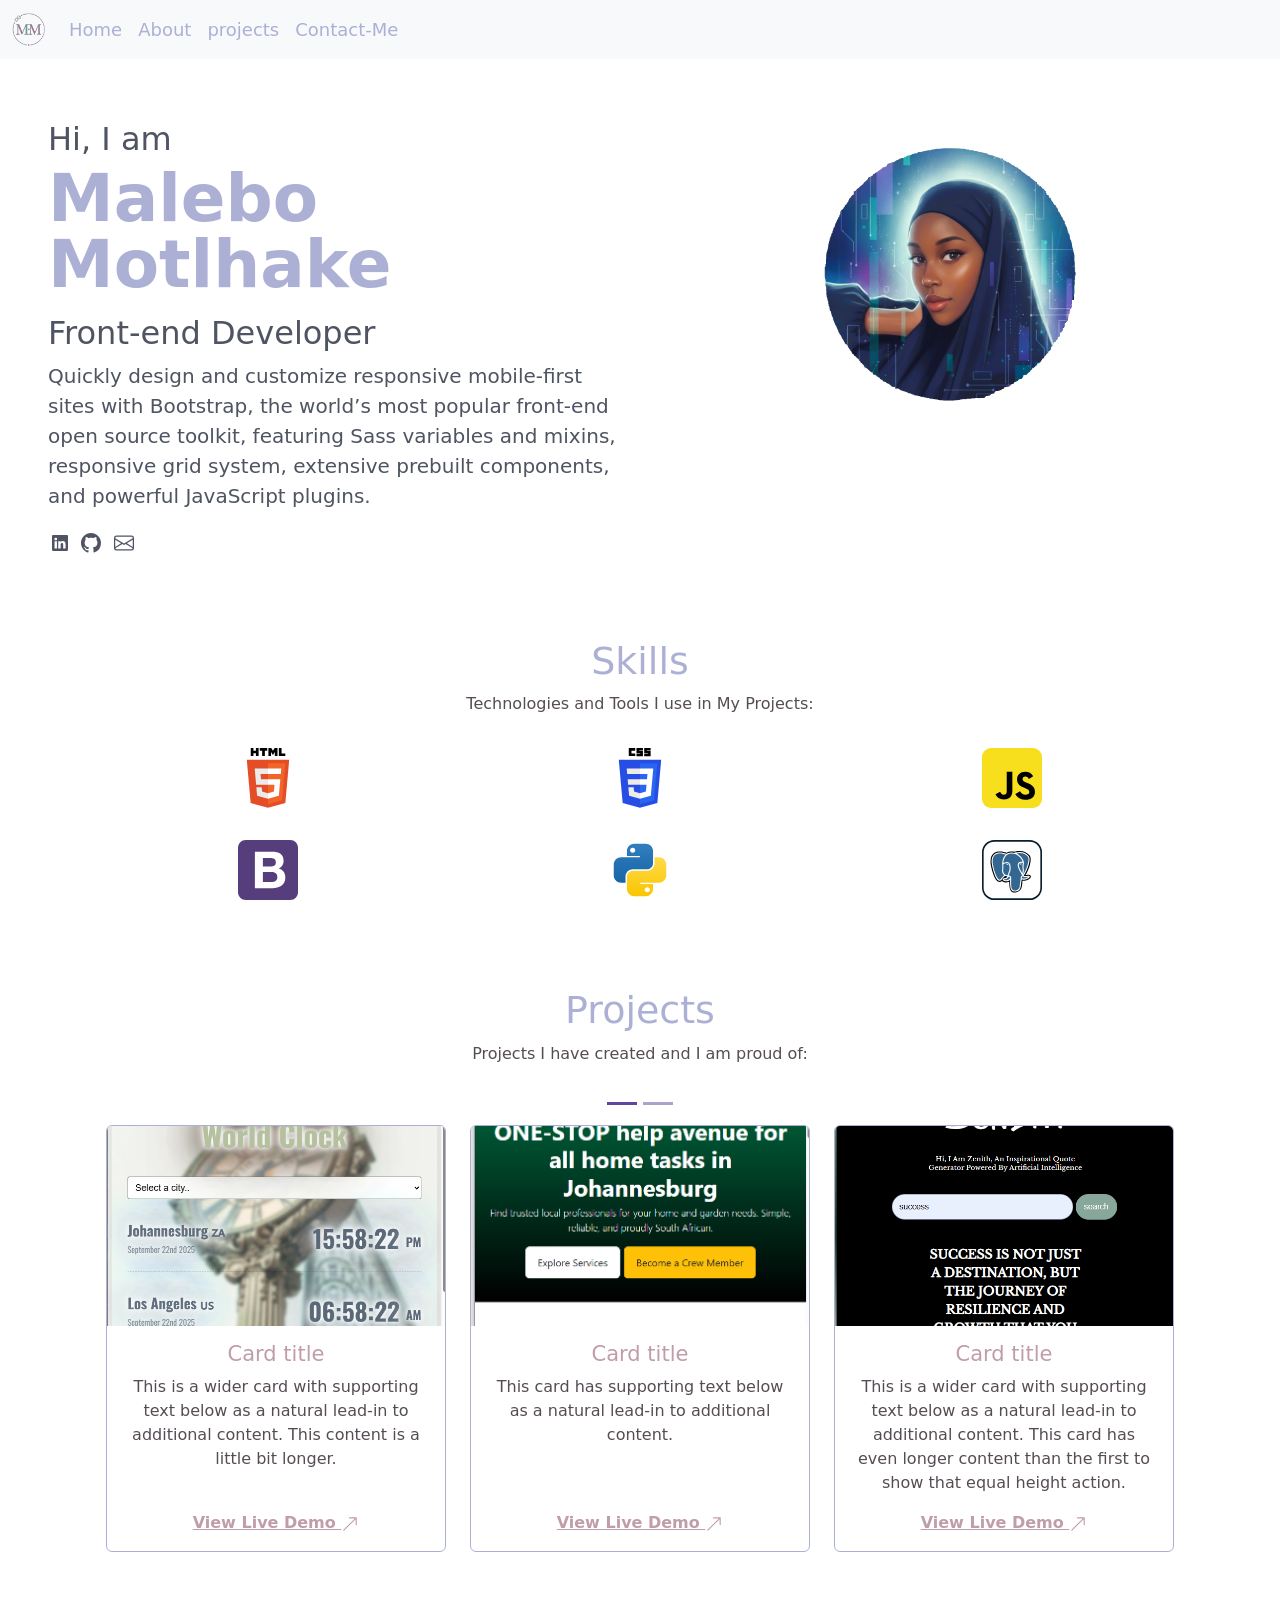
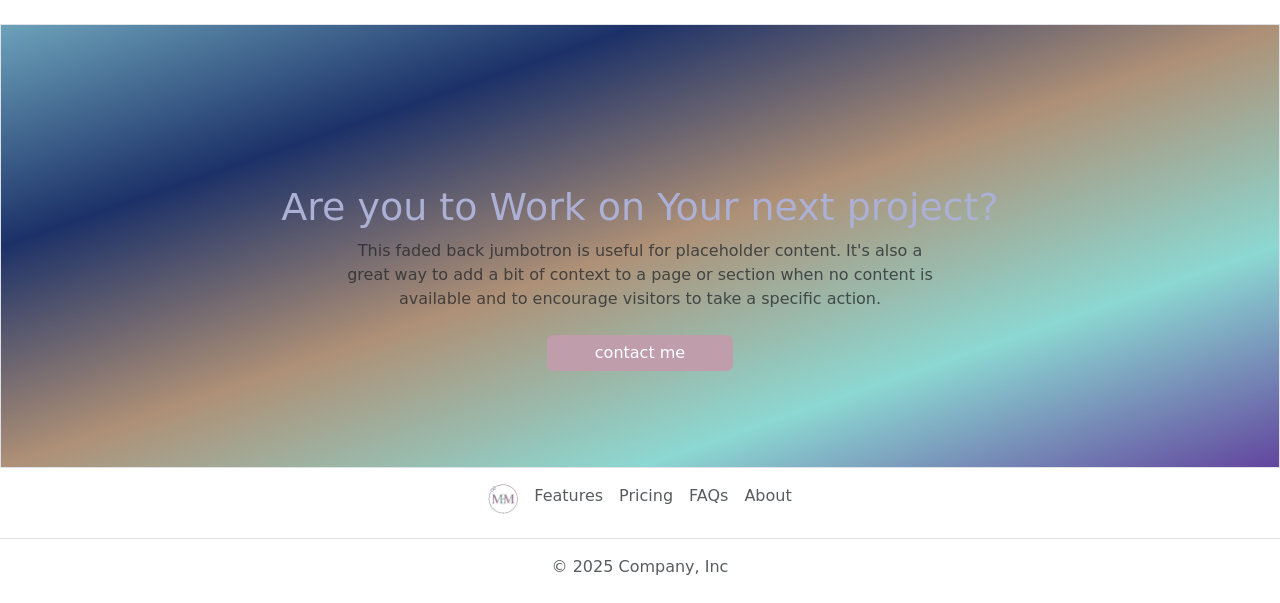
==== index.html @ 5c578bca "add live demo links" ====
<!DOCTYPE html>
<html lang="en">
  <head>
    <meta charset="UTF-8" />
    <meta name="viewport" content="width=device-width, initial-scale=1.0" />
    <meta name="description" content="portfolio project- Malebo Motlhake" />
    <link rel="stylesheet" href="./style.css" />
    <link
      href="https://cdn.jsdelivr.net/npm/bootstrap@5.3.8/dist/css/bootstrap.min.css"
      rel="stylesheet"
      integrity="sha384-sRIl4kxILFvY47J16cr9ZwB07vP4J8+LH7qKQnuqkuIAvNWLzeN8tE5YBujZqJLB"
      crossorigin="anonymous"
    />
    <script
      src="https://cdn.jsdelivr.net/npm/bootstrap@5.3.8/dist/js/bootstrap.bundle.min.js"
      integrity="sha384-FKyoEForCGlyvwx9Hj09JcYn3nv7wiPVlz7YYwJrWVcXK/BmnVDxM+D2scQbITxI"
      crossorigin="anonymous"
    ></script>

    <title>Porfolio of Malebo Motlhake</title>
  </head>
  <body>
    <!-- navbar -->
    <section>
      <nav class="navbar navbar-expand-sm bg-body-tertiary fixed-top navbar-custom ">
        <div class="container-fluid">
          <a class="navbar-brand" href="#"><img src="./images/logo.png" width="33" img-fluid srcset=""></a>
          <button
            class="navbar-toggler"
            type="button"
            data-bs-toggle="collapse"
            data-bs-target="#navbarNav"
            aria-controls="navbarNav"
            aria-expanded="false"
            aria-label="Toggle navigation"
          >
            <span class="navbar-toggler-icon"></span>
          </button>
          <div class="collapse navbar-collapse" id="navbarNav">
            <ul class="navbar-nav">
              <li class="nav-item">
                <a class="nav-link active" aria-current="page" href="#">Home</a>
              </li>
              <li class="nav-item">
                <a class="nav-link" href="#">About</a>
              </li>
              <li class="nav-item">
                <a class="nav-link" href="#">projects</a>
              </li>
              <li class="nav-item">
                <a class="nav-link" href="#">Contact-Me</a>
              </li>
            </ul>
          </div>
        </div>
      </nav>
    </section>
    <!-- intro -->
    <section class="">
      <div class="row flex-lg-row-reverse  justify-content-center text-center text-lg-start flex-md-row-reverse  p-5  g-5 py-5 mt-4 py-5 header">
        <div class="col-12 col-md-8 col-lg-6">
          <img
            src="./images/cutout_Image_m63gdsm63gdsm63g.PNG"
            class=" d-block mx-auto img-fluid "
            alt="Bootstrap Themes"
            width="430"
            height="430"
            loading="lazy"
          />
        </div>
        <div class=" col-12 col-md-8 col-lg-6 intro">
          <!-- <img src="./images/Screenshot 2025-09-21 214653.png" alt="" srcset=""> -->
          <h2>Hi, I am</h2>
          <h1 class="display-5 fw-bold  lh-1 mb-3">
            Malebo Motlhake
          </h1>
          <h2>Front-end Developer</h2>
          <p class="lead">
            Quickly design and customize responsive mobile-first sites with
            Bootstrap, the world’s most popular front-end open source toolkit,
            featuring Sass variables and mixins, responsive grid system,
            extensive prebuilt components, and powerful JavaScript plugins.
          </p>
          <ul>
           
            <li class="m-1  " ><svg
                xmlns="http://www.w3.org/2000/svg"
                width="16"
                height="16"
                fill="currentColor"
                class="bi bi-linkedin"
                viewBox="0 0 16 16"
              >
                <path
                  d="M0 1.146C0 .513.526 0 1.175 0h13.65C15.474 0 16 .513 16 1.146v13.708c0 .633-.526 1.146-1.175 1.146H1.175C.526 16 0 15.487 0 14.854zm4.943 12.248V6.169H2.542v7.225zm-1.2-8.212c.837 0 1.358-.554 1.358-1.248-.015-.709-.52-1.248-1.342-1.248S2.4 3.226 2.4 3.934c0 .694.521 1.248 1.327 1.248zm4.908 8.212V9.359c0-.216.016-.432.08-.586.173-.431.568-.878 1.232-.878.869 0 1.216.662 1.216 1.634v3.865h2.401V9.25c0-2.22-1.184-3.252-2.764-3.252-1.274 0-1.845.7-2.165 1.193v.025h-.016l.016-.025V6.169h-2.4c.03.678 0 7.225 0 7.225z"
                />
              </svg>
            </li>
  
            <li  class="m-1 ">
              <svg
                xmlns="http://www.w3.org/2000/svg"
                width="20"
                height="20"
                fill="currentColor"
                class="bi bi-github"
                viewBox="0 0 16 16"
              >
                <path
                  d="M8 0C3.58 0 0 3.58 0 8c0 3.54 2.29 6.53 5.47 7.59.4.07.55-.17.55-.38 0-.19-.01-.82-.01-1.49-2.01.37-2.53-.49-2.69-.94-.09-.23-.48-.94-.82-1.13-.28-.15-.68-.52-.01-.53.63-.01 1.08.58 1.23.82.72 1.21 1.87.87 2.33.66.07-.52.28-.87.51-1.07-1.78-.2-3.64-.89-3.64-3.95 0-.87.31-1.59.82-2.15-.08-.2-.36-1.02.08-2.12 0 0 .67-.21 2.2.82.64-.18 1.32-.27 2-.27s1.36.09 2 .27c1.53-1.04 2.2-.82 2.2-.82.44 1.1.16 1.92.08 2.12.51.56.82 1.27.82 2.15 0 3.07-1.87 3.75-3.65 3.95.29.25.54.73.54 1.48 0 1.07-.01 1.93-.01 2.2 0 .21.15.46.55.38A8.01 8.01 0 0 0 16 8c0-4.42-3.58-8-8-8"
                />
              </svg>
            </li>
            <li  class="m-1  ">
              <svg
                xmlns="http://www.w3.org/2000/svg"
                width="20"
                height="20"
                fill="currentColor"
                class="bi bi-envelope"
                viewBox="0 0 16 16"
              >
                <path
                  d="M0 4a2 2 0 0 1 2-2h12a2 2 0 0 1 2 2v8a2 2 0 0 1-2 2H2a2 2 0 0 1-2-2zm2-1a1 1 0 0 0-1 1v.217l7 4.2 7-4.2V4a1 1 0 0 0-1-1zm13 2.383-4.708 2.825L15 11.105zm-.034 6.876-5.64-3.471L8 9.583l-1.326-.795-5.64 3.47A1 1 0 0 0 2 13h12a1 1 0 0 0 .966-.741M1 11.105l4.708-2.897L1 5.383z"
                />
              </svg>
            </li>
            
          </ul>
        </div>
        
      </div>
    </section>
 <!-- skills -->
    <section class="container mt-3">
      <div class=" text-center ">
          <h2 class="section">Skills</h2>
          <p class="mb-3">Technologies and Tools I use in My Projects:</p>
      </div>
        <div class=" container  text-center">

          <div class="row ">
            <div class="col-4 py-3  img-fluid "><img src="./svg/html-5-svgrepo-com.svg" alt="" width="60" height="60"></div>
            <div class="col-4 py-3    img-fluid"><img src="./svg/css-3-svgrepo-com.svg" alt="" width="60" height="60"></div>
            <div class="col-4 py-3    img-fluid"><img src="./svg/javascript-svgrepo-com (1).svg" alt="" width="60" height="60"></div>
          </div>
           
          <div class="row">
            <div class="col-4 py-3    img-fluid "><img src="./svg/bootstrap-4-logo-svgrepo-com.svg" alt="" width="60" height="60"></div>
            <div class="col-4 py-3     img-fluid"><img src="./svg/python-svgrepo-com.svg" alt=""width="60" height="60"></div>
            <div class="col-4  py-3    img"><img src="./svg/postgresql-svgrepo-com.svg" alt="" width="60" height="60"></div>
           </div>
        </div>
      </div>
    </section>
    <!-- projects -->
      <section class="container mt-5 mb-5">
        <div class="p-4 text-center ">
          <h2 class="section">Projects</h2>
          <p class="mb-3">Projects I have created and I am proud of:</p>
              <div id="carouselExample" class="carousel slide">
                <div class="carousel-indicators ">
                  <button type="button" data-bs-target="#carouselExample" data-bs-slide-to="0" class="active" aria-current="true" aria-label="Slide 1"></button>
                  <button type="button" data-bs-target="#carouselExample" data-bs-slide-to="1" aria-label="Slide 2"></button>
                </div>
                <div class="carousel-inner">
                  <div class="carousel-item active">
                    <div class="row row-cols-1 row-cols-md-3 g-4">
                      <div class="col">
                        <div class="card h-100">
                          <img src="./images/clock2 2025-09-22 155938.png" class="card-img-top" alt="...">
                          <div class="card-body">
                            <h5 class="card-title">Card title</h5>
                            <p class="card-text">This is a wider card with supporting text below as a natural lead-in to additional content. This content is a little bit longer.</p>
                          </div>
                          
                          <p><a href="http://"> View Live Demo <svg xmlns="http://www.w3.org/2000/svg" width="18" height="18" fill="currentColor" class="bi bi-arrow-right" viewBox="0 0 16 16">
                              <path fill-rule="evenodd" d="M14 2.5a.5.5 0 0 0-.5-.5h-6a.5.5 0 0 0 0 1h4.793L2.146 13.146a.5.5 0 0 0 .708.708L13 3.707V8.5a.5.5 0 0 0 1 0z"/>
                            </svg> </a>
                          </p>
                        </div>
                      </div>
                      <div class="col">
                        <div class="card h-100">
                          <img src="/images/kudu2hot 2025-09-22 155019.png" class="card-img-top" alt="...">
                          <div class="card-body">
                            <h5 class="card-title">Card title</h5>
                            <p class="card-text">This card has supporting text below as a natural lead-in to additional content.</p>
                          </div>
                          <p><a href="http://"> View Live Demo <svg xmlns="http://www.w3.org/2000/svg" width="18" height="18" fill="currentColor" class="bi bi-arrow-right" viewBox="0 0 16 16">
                              <path fill-rule="evenodd" d="M14 2.5a.5.5 0 0 0-.5-.5h-6a.5.5 0 0 0 0 1h4.793L2.146 13.146a.5.5 0 0 0 .708.708L13 3.707V8.5a.5.5 0 0 0 1 0z"/>
                            </svg> </a>
                          </p>
                        </div>
                      </div>
                      <div class="col">
                        <div class="card h-100">
                          <img src="./images/zenith2025-09-21 200119.png" class="card-img-top" alt="...">
                          <div class="card-body">
                            <h5 class="card-title">Card title</h5>
                            <p class="card-text">This is a wider card with supporting text below as a natural lead-in to additional content. This card has even longer content than the first to show that equal height action.</p>
                          </div>
                          <p><a href="http://"> View Live Demo <svg xmlns="http://www.w3.org/2000/svg" width="18" height="18" fill="currentColor" class="bi bi-arrow-right" viewBox="0 0 16 16">
                              <path fill-rule="evenodd" d="M14 2.5a.5.5 0 0 0-.5-.5h-6a.5.5 0 0 0 0 1h4.793L2.146 13.146a.5.5 0 0 0 .708.708L13 3.707V8.5a.5.5 0 0 0 1 0z"/>
                            </svg> </a>
                          </p>
                        </div>
                      </div>
                    </div>
                  </div>
                  <div class="carousel-item">
                    <div class="row row-cols-1 row-cols-md-3 g-4">
                      <div class="col">
                        <div class="card h-100">
                          <img src="./images/weather 2025-09-21 200646.png" class="card-img-top" alt="...">
                          <div class="card-body">
                            <h5 class="card-title">Card title</h5>
                            <p class="card-text">This is a wider card with supporting text below as a natural lead-in to additional content. This content is a little bit longer.</p>
                          </div>
                          <p><a href="http://"> View Live Demo <svg xmlns="http://www.w3.org/2000/svg" width="18" height="18" fill="currentColor" class="bi bi-arrow-right" viewBox="0 0 16 16">
                              <path fill-rule="evenodd" d="M14 2.5a.5.5 0 0 0-.5-.5h-6a.5.5 0 0 0 0 1h4.793L2.146 13.146a.5.5 0 0 0 .708.708L13 3.707V8.5a.5.5 0 0 0 1 0z"/>
                            </svg> </a>
                          </p>
                        </div>
                      </div>
                      <div class="col">
                        <div class="card h-100">
                          <img src="./images/clock2 2025-09-22 155938.png" class="card-img-top" alt="...">
                          <div class="card-body">
                            <h5 class="card-title">Card title</h5>
                            <p class="card-text">This card has supporting text below as a natural lead-in to additional content.</p>
                          </div>
                          <p><a href="http://"> View Live Demo <svg xmlns="http://www.w3.org/2000/svg" width="18" height="18" fill="currentColor" class="bi bi-arrow-right" viewBox="0 0 16 16">
                              <path fill-rule="evenodd" d="M14 2.5a.5.5 0 0 0-.5-.5h-6a.5.5 0 0 0 0 1h4.793L2.146 13.146a.5.5 0 0 0 .708.708L13 3.707V8.5a.5.5 0 0 0 1 0z"/>
                            </svg> </a>
                          </p>
                        </div>
                      </div>
                      <div class="col">
                        <div class="card h-100">
                          <img src="./images/pythot 2025-09-22 160451.png" class="card-img-top" alt="...">
                          <div class="card-body">
                            <h5 class="card-title">Card title</h5>
                            <p class="card-text">This card has supporting text below as a natural lead-in to additional content.</p>
                          </div>
                            <p><a href="http://"> View Live Demo <svg xmlns="http://www.w3.org/2000/svg" width="18" height="18" fill="currentColor" class="bi bi-arrow-right" viewBox="0 0 16 16">
                              <path fill-rule="evenodd" d="M14 2.5a.5.5 0 0 0-.5-.5h-6a.5.5 0 0 0 0 1h4.793L2.146 13.146a.5.5 0 0 0 .708.708L13 3.707V8.5a.5.5 0 0 0 1 0z"/>
                            </svg> </a>
                          </p>
                        </div>
                      </div>

                    </div>
                  </div>
                  
                </div>
                <button class="carousel-control-prev" type="button" data-bs-target="#carouselExample" data-bs-slide="prev">
                  <span class="carousel-control-prev-icon" ></span>
                  <span class="visually-hidden">Previous</span>
                </button>
                <button class="carousel-control-next" type="button" data-bs-target="#carouselExample" data-bs-slide="next">
                  <span class="carousel-control-next-icon" ></span>
                  <span class="visually-hidden">Next</span>
                </button>
              </div>


        </div>

      </section>
      
     
  
  <!-- get intouch -->

  <div class=" contact position-relative p-5 text-center text-muted bg-body border border-dashed ">  <svg class="bi mt-5 mb-3" width="48" height="48" aria-hidden="true"><use xlink:href="#check2-circle"></use></svg> <h1 class="section">Are you to Work on Your next project?</h1> <p class="col-lg-6 mx-auto mb-4">
This faded back jumbotron is useful for placeholder content. It's also a great way to add a bit of context to a page or section when no content is available and to encourage visitors to take a specific action.
</p> 
<button class="btn btn-dark px-5 mb-5 contactBtn" type="button">
contact me
</button> </div>
<!-- footer -->
<section>
  <footer class="py-2"> <ul class="nav justify-content-center border-bottom pb-3 mb-3"> <li class="nav-item"><a href="#" class="nav-link px-2 text-body-secondary"><img src="./images/logo.png" alt="" width="30" class="mb-" srcset=""></a></li> <li class="nav-item"><a href="#" class="nav-link px-2 text-body-secondary">Features</a></li> <li class="nav-item"><a href="#" class="nav-link px-2 text-body-secondary">Pricing</a></li> <li class="nav-item"><a href="#" class="nav-link px-2 text-body-secondary">FAQs</a></li> <li class="nav-item"><a href="#" class="nav-link px-2 text-body-secondary">About</a></li> </ul> <p class="text-center text-body-secondary">© 2025 Company, Inc</p> </footer>
</section>
  </body>
</html>
---- style.css ----
.header img {
  border-radius: 10px;
  /* border: 2px solid #e9a7af; */
}

body {
  color: #564d54 !important;
}

.card a {
  color: #c09daa;
  /* border: 2px solid #acb0d5;
  background-color: #acb0d5;
  padding: 8px; */
  line-height: 1, 5;
  border-radius: 2px;
  font-weight: 700;
}
.card a:hover {
  background-color: white;
  color: #ae9076;
}
.section {
  color: #acb0d5;

  font-size: 38px;
  font-weight: 500 !important;
  line-height: 1, 6;
}
.card {
  border: 1px solid #acb0d5 !important;
}
.card-title {
  color: #c09daa !important;
  font-size: 21px;
  font-weight: 480 !important;
}
.card-text {
  color: #564d54 !important;
  font-weight: 450 !important;
  line-height: 1, 5;
}
.contactBtn {
  background-color: #c09daa !important;
  border: none !important;
  color: white !important;
  font-weight: 900px;
  line-height: 1.5;
}
.contactBtn:hover {
  background-color: aliceblue !important;
  color: #62459e !important;
}

.navbar-custom .navbar-brand,
.navbar-custom .navbar-text,
.navbar-custom .nav-link,
.navbar-custom .nav-link .active {
  color: #acb0d5 !important;
  font-size: 18px;
  font-weight: 490;
}

/* nav {
  background-image: linear-gradient(
    to right,
    #79608e,
    #c09daa,
    #db787a,
    #eba490,
    #f4c6a3
  );
} */

.header {
  /* background-image: linear-gradient(
    to bottom right,
    #6ca2ba,
    #1c3168,
    #ae9076,
    #8cd8d2,
    #62459e
  ); */

  color: #4f5462;
}

.header h1 {
  color: #acb0d5 !important;
  font-size: 66px;
}

body {
  line-height: 1, 5;
  font-size: 100px;
  font-weight: 700;
}

footer {
  background-color: white;
  border: none;
  color: #564d54 !important;
}
li {
  display: inline-block;
}
ul {
  margin-left: 0% !important;

  padding-left: 0% !important;
}

.carousel-control-prev-icon {
  border-radius: 50%;
  background-color: #1f3369;
  padding: 13px;
  visibility: hidden;
}
.carousel-control-next-icon {
  border-radius: 50%;
  background-color: #1f3369;
  padding: 13px;
  visibility: hidden;
}

.carousel-indicators button {
  background-color: #62459e !important;
}
.carousel-indicators {
  position: relative;
  margin-top: 10px !important ;
  margin-bottom: 20px !important;
}

.card-img-top {
  height: 200px;
  object-fit: cover;
}

.card-body {
  min-height: 160px;
}
.contact {
  background-image: linear-gradient(
    to bottom right,
    #6ca2ba,
    #1c3168,
    #ae9076,
    #8cd8d2,
    #62459e
  );
}
footer .my-4 {
  margin-top: 1.5rem !important;
  margin-bottom: 0px !important;
}

@media (min-width: 989px) {
  .header img {
    width: 300px;
  }
  .carousel-indicators {
    position: relative !important;
    top: 10px !important;
  }
}

@media (max-width: 989px) {
  .navbar-custom .navbar-brand,
  .navbar-custom .navbar-text,
  .navbar-custom .nav-link,
  .navbar-custom .nav-link .active {
    color: #acb0d5 !important;
    font-size: 16px;
    font-weight: 490;
  }

  .header img {
    width: 390px;
  }
  .header h1 {
    color: #acb0d5 !important;
    font-size: 56px;
  }
  .carousel-control-prev,
  .carousel-control-next {
    position: static !important;
    width: 100%;
    margin-top: 10px;
  }
  .section {
    font-size: 28px;
  }

  .carousel-control-prev-icon,
  .carousel-control-next-icon {
    margin: 0 auto;
    display: block;
  }
}
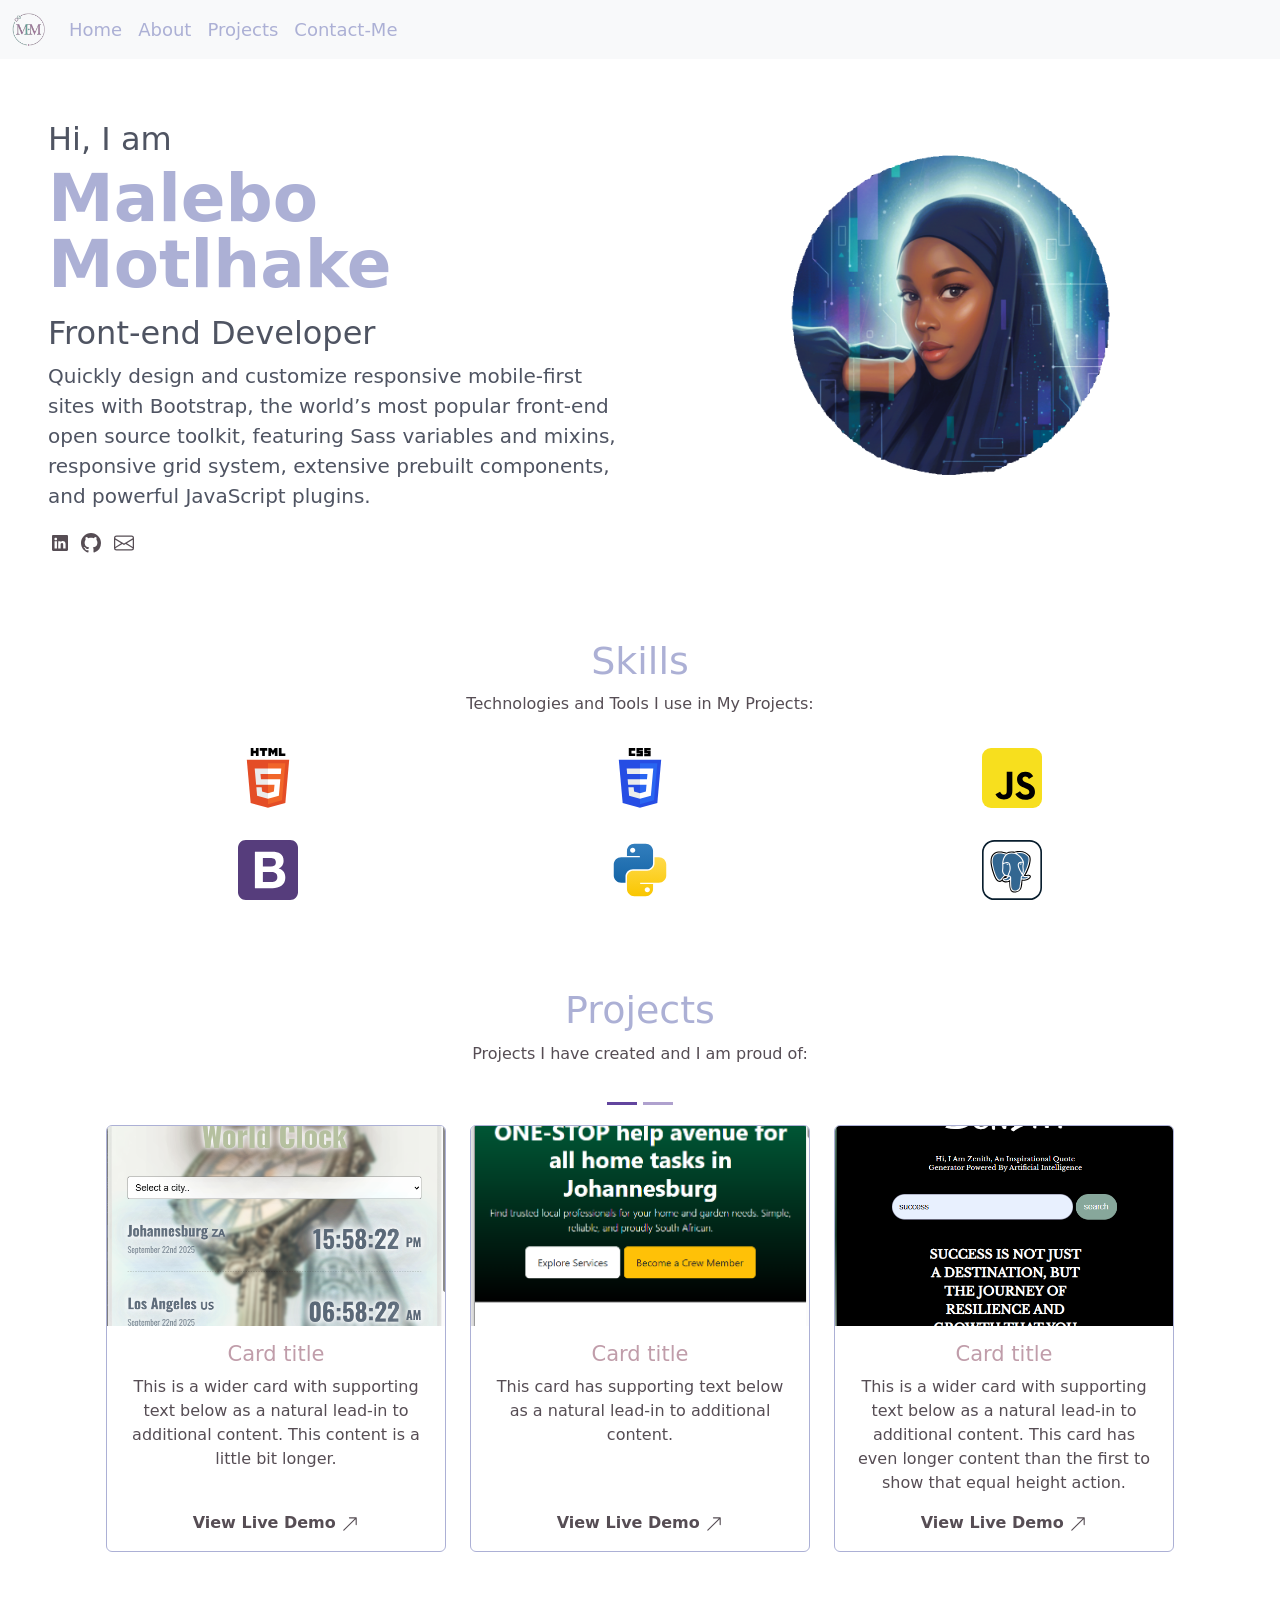
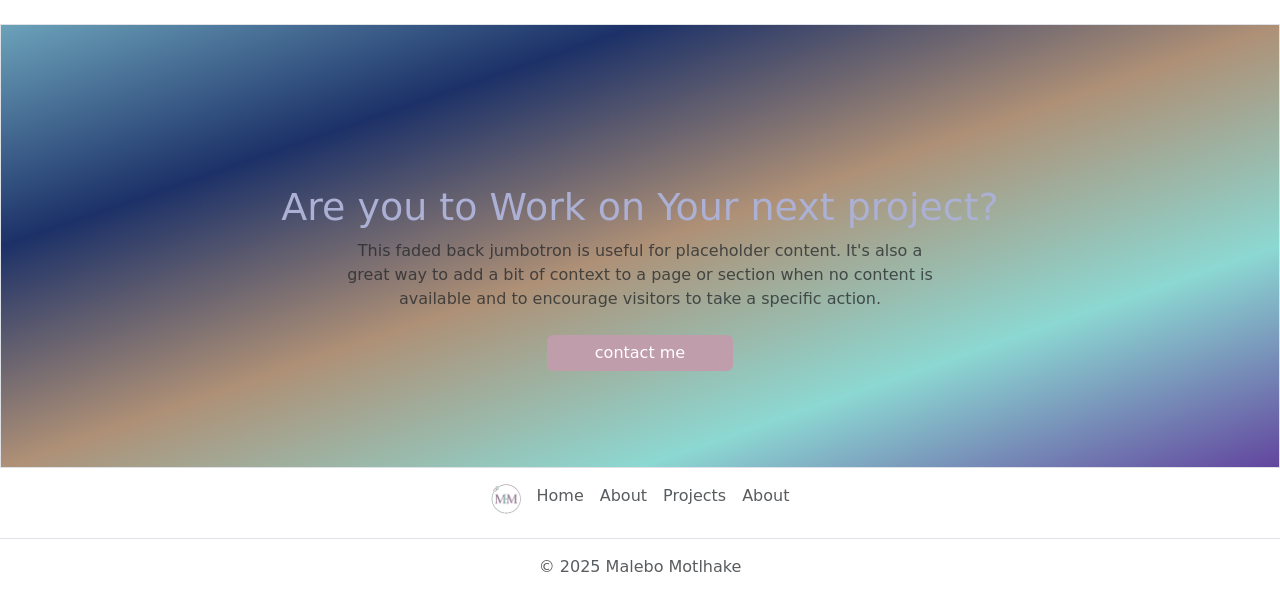
==== commit 936f2b8a: "fix links" ====
--- a/index.html
+++ b/index.html
@@ -42,13 +42,13 @@
                 <a class="nav-link active" aria-current="page" href="#">Home</a>
               </li>
               <li class="nav-item">
-                <a class="nav-link" href="#">About</a>
-              </li>
-              <li class="nav-item">
-                <a class="nav-link" href="#">projects</a>
-              </li>
-              <li class="nav-item">
-                <a class="nav-link" href="#">Contact-Me</a>
+                <a class="nav-link" href="#about">About</a>
+              </li>
+              <li class="nav-item">
+                <a class="nav-link" href="#projects">Projects</a>
+              </li>
+              <li class="nav-item">
+                <a class="nav-link" href="#contact">Contact-Me</a>
               </li>
             </ul>
           </div>
@@ -56,8 +56,8 @@
       </nav>
     </section>
     <!-- intro -->
-    <section class="">
-      <div class="row flex-lg-row-reverse  justify-content-center text-center text-lg-start flex-md-row-reverse  p-5  g-5 py-5 mt-4 py-5 header">
+    <section >
+      <div id="about" class="row flex-lg-row-reverse  justify-content-center text-center text-lg-start flex-md-row-reverse  p-5  g-5 py-5 mt-4 py-5 header">
         <div class="col-12 col-md-8 col-lg-6">
           <img
             src="./images/cutout_Image_m63gdsm63gdsm63g.PNG"
@@ -82,8 +82,9 @@
             extensive prebuilt components, and powerful JavaScript plugins.
           </p>
           <ul>
-           
-            <li class="m-1  " ><svg
+            <a href="http://"> 
+              <li class="m-1  " >
+              <svg
                 xmlns="http://www.w3.org/2000/svg"
                 width="16"
                 height="16"
@@ -97,34 +98,42 @@
               </svg>
             </li>
   
-            <li  class="m-1 ">
-              <svg
-                xmlns="http://www.w3.org/2000/svg"
-                width="20"
-                height="20"
-                fill="currentColor"
-                class="bi bi-github"
-                viewBox="0 0 16 16"
-              >
-                <path
-                  d="M8 0C3.58 0 0 3.58 0 8c0 3.54 2.29 6.53 5.47 7.59.4.07.55-.17.55-.38 0-.19-.01-.82-.01-1.49-2.01.37-2.53-.49-2.69-.94-.09-.23-.48-.94-.82-1.13-.28-.15-.68-.52-.01-.53.63-.01 1.08.58 1.23.82.72 1.21 1.87.87 2.33.66.07-.52.28-.87.51-1.07-1.78-.2-3.64-.89-3.64-3.95 0-.87.31-1.59.82-2.15-.08-.2-.36-1.02.08-2.12 0 0 .67-.21 2.2.82.64-.18 1.32-.27 2-.27s1.36.09 2 .27c1.53-1.04 2.2-.82 2.2-.82.44 1.1.16 1.92.08 2.12.51.56.82 1.27.82 2.15 0 3.07-1.87 3.75-3.65 3.95.29.25.54.73.54 1.48 0 1.07-.01 1.93-.01 2.2 0 .21.15.46.55.38A8.01 8.01 0 0 0 16 8c0-4.42-3.58-8-8-8"
-                />
-              </svg>
-            </li>
-            <li  class="m-1  ">
-              <svg
-                xmlns="http://www.w3.org/2000/svg"
-                width="20"
-                height="20"
-                fill="currentColor"
-                class="bi bi-envelope"
-                viewBox="0 0 16 16"
-              >
-                <path
-                  d="M0 4a2 2 0 0 1 2-2h12a2 2 0 0 1 2 2v8a2 2 0 0 1-2 2H2a2 2 0 0 1-2-2zm2-1a1 1 0 0 0-1 1v.217l7 4.2 7-4.2V4a1 1 0 0 0-1-1zm13 2.383-4.708 2.825L15 11.105zm-.034 6.876-5.64-3.471L8 9.583l-1.326-.795-5.64 3.47A1 1 0 0 0 2 13h12a1 1 0 0 0 .966-.741M1 11.105l4.708-2.897L1 5.383z"
-                />
-              </svg>
-            </li>
+            </a>
+           
+            <a href="https://github.com/Malebo25">
+
+              <li  class="m-1 ">
+                <svg
+                  xmlns="http://www.w3.org/2000/svg"
+                  width="20"
+                  height="20"
+                  fill="currentColor"
+                  class="bi bi-github"
+                  viewBox="0 0 16 16"
+                >
+                  <path
+                    d="M8 0C3.58 0 0 3.58 0 8c0 3.54 2.29 6.53 5.47 7.59.4.07.55-.17.55-.38 0-.19-.01-.82-.01-1.49-2.01.37-2.53-.49-2.69-.94-.09-.23-.48-.94-.82-1.13-.28-.15-.68-.52-.01-.53.63-.01 1.08.58 1.23.82.72 1.21 1.87.87 2.33.66.07-.52.28-.87.51-1.07-1.78-.2-3.64-.89-3.64-3.95 0-.87.31-1.59.82-2.15-.08-.2-.36-1.02.08-2.12 0 0 .67-.21 2.2.82.64-.18 1.32-.27 2-.27s1.36.09 2 .27c1.53-1.04 2.2-.82 2.2-.82.44 1.1.16 1.92.08 2.12.51.56.82 1.27.82 2.15 0 3.07-1.87 3.75-3.65 3.95.29.25.54.73.54 1.48 0 1.07-.01 1.93-.01 2.2 0 .21.15.46.55.38A8.01 8.01 0 0 0 16 8c0-4.42-3.58-8-8-8"
+                  />
+                </svg>
+              </li>
+            </a>
+            <a href="mailto:malebomotlhake26@gmail.com">
+
+              <li  class="m-1  ">
+                <svg
+                  xmlns="http://www.w3.org/2000/svg"
+                  width="20"
+                  height="20"
+                  fill="currentColor"
+                  class="bi bi-envelope"
+                  viewBox="0 0 16 16"
+                >
+                  <path
+                    d="M0 4a2 2 0 0 1 2-2h12a2 2 0 0 1 2 2v8a2 2 0 0 1-2 2H2a2 2 0 0 1-2-2zm2-1a1 1 0 0 0-1 1v.217l7 4.2 7-4.2V4a1 1 0 0 0-1-1zm13 2.383-4.708 2.825L15 11.105zm-.034 6.876-5.64-3.471L8 9.583l-1.326-.795-5.64 3.47A1 1 0 0 0 2 13h12a1 1 0 0 0 .966-.741M1 11.105l4.708-2.897L1 5.383z"
+                  />
+                </svg>
+              </li>
+            </a>
             
           </ul>
         </div>
@@ -132,7 +141,7 @@
       </div>
     </section>
  <!-- skills -->
-    <section class="container mt-3">
+    <section class="container mt-3" >
       <div class=" text-center ">
           <h2 class="section">Skills</h2>
           <p class="mb-3">Technologies and Tools I use in My Projects:</p>
@@ -154,7 +163,7 @@
       </div>
     </section>
     <!-- projects -->
-      <section class="container mt-5 mb-5">
+      <section class="container mt-5 mb-5" id="projects">
         <div class="p-4 text-center ">
           <h2 class="section">Projects</h2>
           <p class="mb-3">Projects I have created and I am proud of:</p>
@@ -174,7 +183,7 @@
                             <p class="card-text">This is a wider card with supporting text below as a natural lead-in to additional content. This content is a little bit longer.</p>
                           </div>
                           
-                          <p><a href="http://"> View Live Demo <svg xmlns="http://www.w3.org/2000/svg" width="18" height="18" fill="currentColor" class="bi bi-arrow-right" viewBox="0 0 16 16">
+                          <p><a href="https://worldclockmalebo.netlify.app/"> View Live Demo <svg xmlns="http://www.w3.org/2000/svg" width="18" height="18" fill="currentColor" class="bi bi-arrow-right" viewBox="0 0 16 16">
                               <path fill-rule="evenodd" d="M14 2.5a.5.5 0 0 0-.5-.5h-6a.5.5 0 0 0 0 1h4.793L2.146 13.146a.5.5 0 0 0 .708.708L13 3.707V8.5a.5.5 0 0 0 1 0z"/>
                             </svg> </a>
                           </p>
@@ -187,7 +196,7 @@
                             <h5 class="card-title">Card title</h5>
                             <p class="card-text">This card has supporting text below as a natural lead-in to additional content.</p>
                           </div>
-                          <p><a href="http://"> View Live Demo <svg xmlns="http://www.w3.org/2000/svg" width="18" height="18" fill="currentColor" class="bi bi-arrow-right" viewBox="0 0 16 16">
+                          <p><a href="https://creative-frangipane-76b25f.netlify.app/"> View Live Demo <svg xmlns="http://www.w3.org/2000/svg" width="18" height="18" fill="currentColor" class="bi bi-arrow-right" viewBox="0 0 16 16">
                               <path fill-rule="evenodd" d="M14 2.5a.5.5 0 0 0-.5-.5h-6a.5.5 0 0 0 0 1h4.793L2.146 13.146a.5.5 0 0 0 .708.708L13 3.707V8.5a.5.5 0 0 0 1 0z"/>
                             </svg> </a>
                           </p>
@@ -200,7 +209,7 @@
                             <h5 class="card-title">Card title</h5>
                             <p class="card-text">This is a wider card with supporting text below as a natural lead-in to additional content. This card has even longer content than the first to show that equal height action.</p>
                           </div>
-                          <p><a href="http://"> View Live Demo <svg xmlns="http://www.w3.org/2000/svg" width="18" height="18" fill="currentColor" class="bi bi-arrow-right" viewBox="0 0 16 16">
+                          <p><a href="https://ai-quoteqenerator.netlify.app/"> View Live Demo <svg xmlns="http://www.w3.org/2000/svg" width="18" height="18" fill="currentColor" class="bi bi-arrow-right" viewBox="0 0 16 16">
                               <path fill-rule="evenodd" d="M14 2.5a.5.5 0 0 0-.5-.5h-6a.5.5 0 0 0 0 1h4.793L2.146 13.146a.5.5 0 0 0 .708.708L13 3.707V8.5a.5.5 0 0 0 1 0z"/>
                             </svg> </a>
                           </p>
@@ -217,20 +226,20 @@
                             <h5 class="card-title">Card title</h5>
                             <p class="card-text">This is a wider card with supporting text below as a natural lead-in to additional content. This content is a little bit longer.</p>
                           </div>
-                          <p><a href="http://"> View Live Demo <svg xmlns="http://www.w3.org/2000/svg" width="18" height="18" fill="currentColor" class="bi bi-arrow-right" viewBox="0 0 16 16">
-                              <path fill-rule="evenodd" d="M14 2.5a.5.5 0 0 0-.5-.5h-6a.5.5 0 0 0 0 1h4.793L2.146 13.146a.5.5 0 0 0 .708.708L13 3.707V8.5a.5.5 0 0 0 1 0z"/>
-                            </svg> </a>
-                          </p>
-                        </div>
-                      </div>
-                      <div class="col">
-                        <div class="card h-100">
-                          <img src="./images/clock2 2025-09-22 155938.png" class="card-img-top" alt="...">
+                          <p><a href="https://malebo-weatherapp.netlify.app/"> View Live Demo <svg xmlns="http://www.w3.org/2000/svg" width="18" height="18" fill="currentColor" class="bi bi-arrow-right" viewBox="0 0 16 16">
+                              <path fill-rule="evenodd" d="M14 2.5a.5.5 0 0 0-.5-.5h-6a.5.5 0 0 0 0 1h4.793L2.146 13.146a.5.5 0 0 0 .708.708L13 3.707V8.5a.5.5 0 0 0 1 0z"/>
+                            </svg> </a>
+                          </p>
+                        </div>
+                      </div>
+                      <div class="col">
+                        <div class="card h-100">
+                          <img src="./images/calc 2025-09-24 203632.png" class="card-img-top" alt="...">
                           <div class="card-body">
                             <h5 class="card-title">Card title</h5>
                             <p class="card-text">This card has supporting text below as a natural lead-in to additional content.</p>
                           </div>
-                          <p><a href="http://"> View Live Demo <svg xmlns="http://www.w3.org/2000/svg" width="18" height="18" fill="currentColor" class="bi bi-arrow-right" viewBox="0 0 16 16">
+                          <p><a href="https://peppy-marigold-e925ca.netlify.app/"> View Live Demo <svg xmlns="http://www.w3.org/2000/svg" width="18" height="18" fill="currentColor" class="bi bi-arrow-right" viewBox="0 0 16 16">
                               <path fill-rule="evenodd" d="M14 2.5a.5.5 0 0 0-.5-.5h-6a.5.5 0 0 0 0 1h4.793L2.146 13.146a.5.5 0 0 0 .708.708L13 3.707V8.5a.5.5 0 0 0 1 0z"/>
                             </svg> </a>
                           </p>
@@ -273,15 +282,16 @@
   
   <!-- get intouch -->
 
-  <div class=" contact position-relative p-5 text-center text-muted bg-body border border-dashed ">  <svg class="bi mt-5 mb-3" width="48" height="48" aria-hidden="true"><use xlink:href="#check2-circle"></use></svg> <h1 class="section">Are you to Work on Your next project?</h1> <p class="col-lg-6 mx-auto mb-4">
-This faded back jumbotron is useful for placeholder content. It's also a great way to add a bit of context to a page or section when no content is available and to encourage visitors to take a specific action.
-</p> 
-<button class="btn btn-dark px-5 mb-5 contactBtn" type="button">
-contact me
-</button> </div>
+  <div id="contact" class=" contact position-relative p-5 text-center text-muted bg-body border border-dashed ">  <svg class="bi mt-5 mb-3" width="48" height="48" aria-hidden="true"><use xlink:href="#check2-circle"></use></svg> <h1 class="section">Are you to Work on Your next project?</h1> <p class="col-lg-6 mx-auto mb-4">
+    This faded back jumbotron is useful for placeholder content. It's also a great way to add a bit of context to a page or section when no content is available and to encourage visitors to take a specific action.
+    </p> 
+    <button class="btn btn-dark px-5 mb-5 contactBtn" type="button">
+    contact me
+    </button> 
+  </div>
 <!-- footer -->
 <section>
-  <footer class="py-2"> <ul class="nav justify-content-center border-bottom pb-3 mb-3"> <li class="nav-item"><a href="#" class="nav-link px-2 text-body-secondary"><img src="./images/logo.png" alt="" width="30" class="mb-" srcset=""></a></li> <li class="nav-item"><a href="#" class="nav-link px-2 text-body-secondary">Features</a></li> <li class="nav-item"><a href="#" class="nav-link px-2 text-body-secondary">Pricing</a></li> <li class="nav-item"><a href="#" class="nav-link px-2 text-body-secondary">FAQs</a></li> <li class="nav-item"><a href="#" class="nav-link px-2 text-body-secondary">About</a></li> </ul> <p class="text-center text-body-secondary">© 2025 Company, Inc</p> </footer>
+  <footer class="py-2"> <ul class="nav justify-content-center border-bottom pb-3 mb-3"> <li class="nav-item"><a href="#" class="nav-link px-2 text-body-secondary"><img src="./images/logo.png" alt="" width="30" class="mb-" srcset=""></a></li> <li class="nav-item"><a href="#" class="nav-link px-2 text-body-secondary">Home</a></li> <li class="nav-item"><a href="#about" class="nav-link px-2 text-body-secondary">About</a></li> <li class="nav-item"><a href="#projects" class="nav-link px-2 text-body-secondary">Projects</a></li> <li class="nav-item"><a href="#" class="nav-link px-2 text-body-secondary">About</a></li> </ul> <p class="text-center text-body-secondary">© 2025 Malebo Motlhake</p> </footer>
 </section>
   </body>
 </html>
--- a/style.css
+++ b/style.css
@@ -6,7 +6,10 @@
 body {
   color: #564d54 !important;
 }
-
+a {
+  text-decoration: none !important;
+  color: #564d54 !important;
+}
 .card a {
   color: #c09daa;
   /* border: 2px solid #acb0d5;
@@ -157,7 +160,7 @@
 
 @media (min-width: 989px) {
   .header img {
-    width: 300px;
+    width: 380px;
   }
   .carousel-indicators {
     position: relative !important;
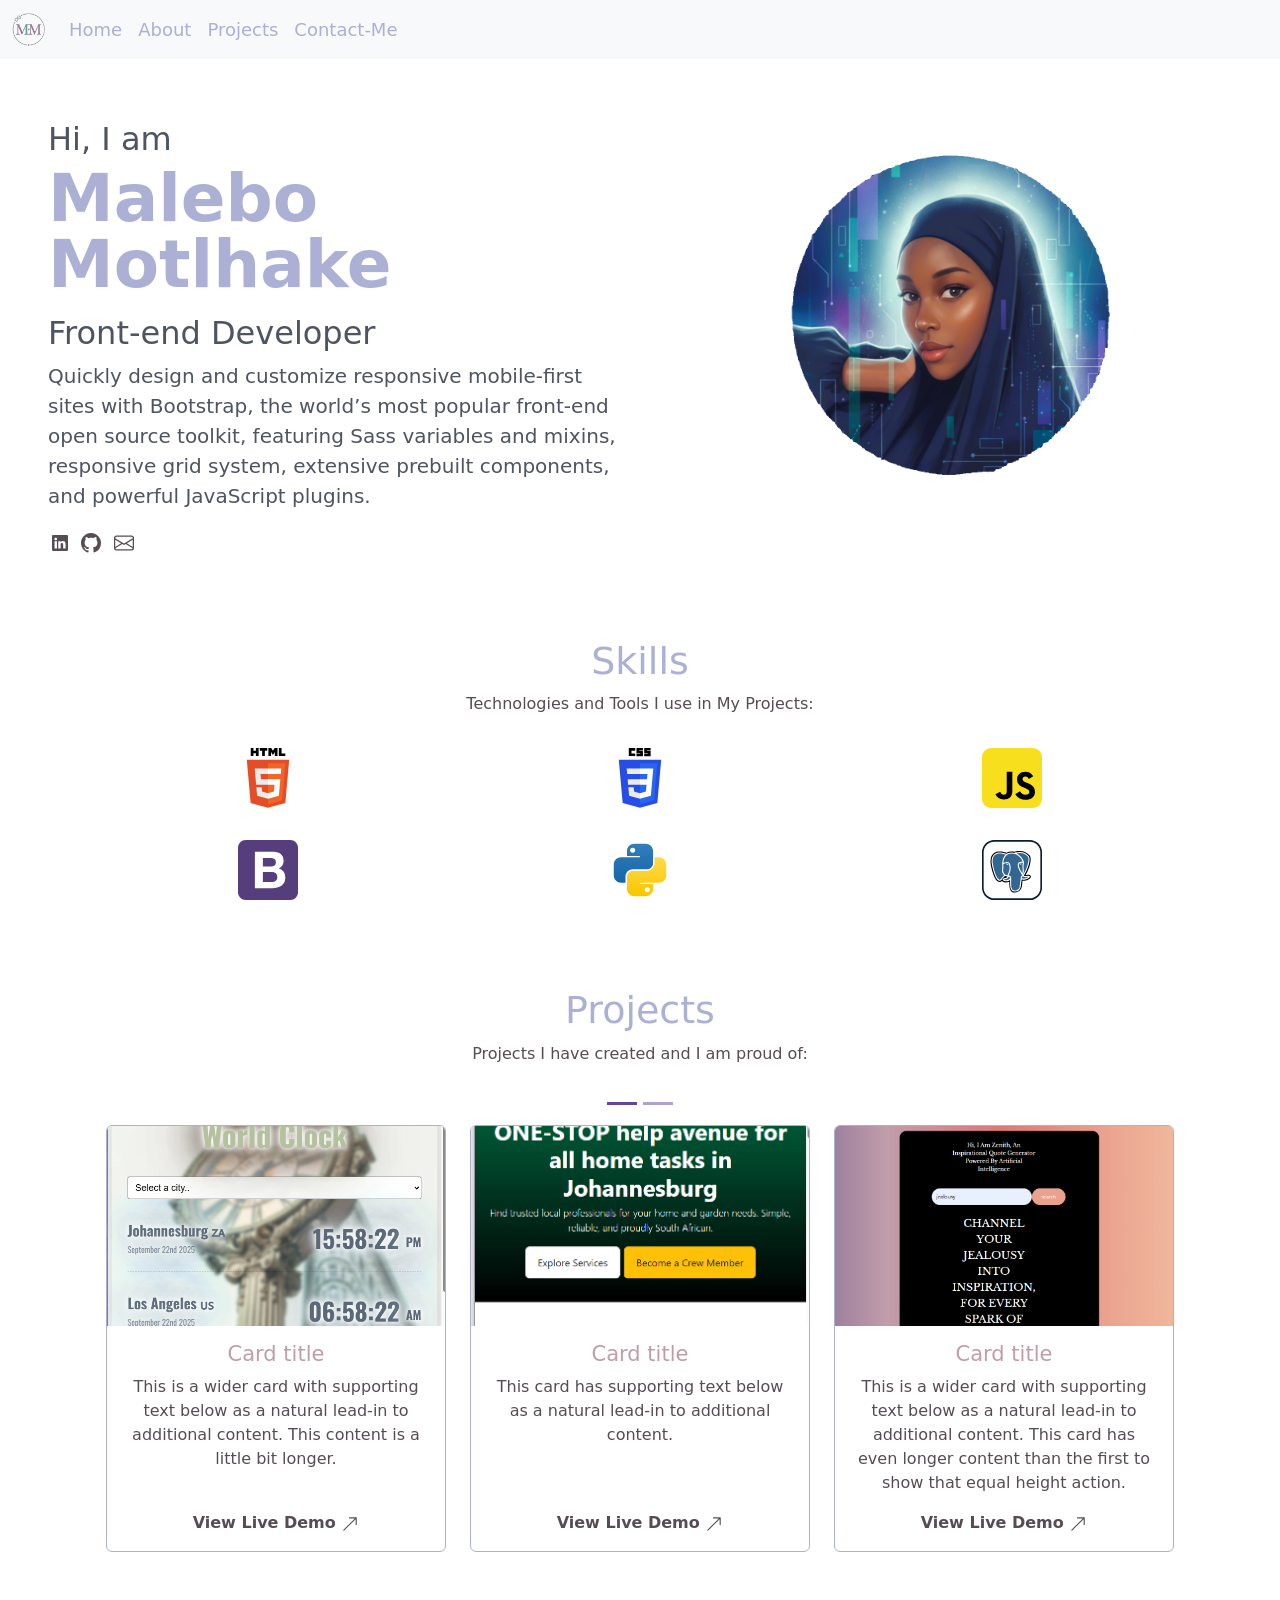
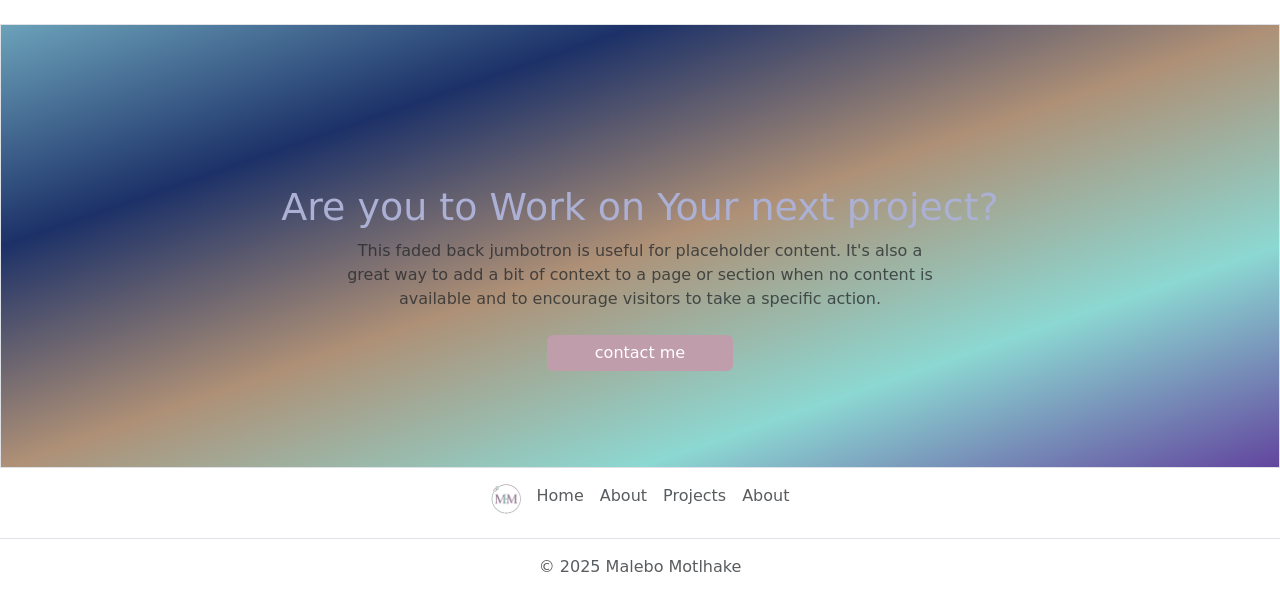
==== commit e98a151d: "reconstruct styling" ====
--- a/index.html
+++ b/index.html
@@ -82,7 +82,7 @@
             extensive prebuilt components, and powerful JavaScript plugins.
           </p>
           <ul>
-            <a href="http://"> 
+            <a href="http://" target="_blank"> 
               <li class="m-1  " >
               <svg
                 xmlns="http://www.w3.org/2000/svg"
@@ -100,7 +100,7 @@
   
             </a>
            
-            <a href="https://github.com/Malebo25">
+            <a href="https://github.com/Malebo25" target="_blank">
 
               <li  class="m-1 ">
                 <svg
@@ -117,7 +117,7 @@
                 </svg>
               </li>
             </a>
-            <a href="mailto:malebomotlhake26@gmail.com">
+            <a href="mailto:malebomotlhake26@gmail.com" target="_blank"> 
 
               <li  class="m-1  ">
                 <svg
@@ -196,20 +196,20 @@
                             <h5 class="card-title">Card title</h5>
                             <p class="card-text">This card has supporting text below as a natural lead-in to additional content.</p>
                           </div>
-                          <p><a href="https://creative-frangipane-76b25f.netlify.app/"> View Live Demo <svg xmlns="http://www.w3.org/2000/svg" width="18" height="18" fill="currentColor" class="bi bi-arrow-right" viewBox="0 0 16 16">
-                              <path fill-rule="evenodd" d="M14 2.5a.5.5 0 0 0-.5-.5h-6a.5.5 0 0 0 0 1h4.793L2.146 13.146a.5.5 0 0 0 .708.708L13 3.707V8.5a.5.5 0 0 0 1 0z"/>
-                            </svg> </a>
-                          </p>
-                        </div>
-                      </div>
-                      <div class="col">
-                        <div class="card h-100">
-                          <img src="./images/zenith2025-09-21 200119.png" class="card-img-top" alt="...">
+                          <p><a href="https://creative-frangipane-76b25f.netlify.app/" target="_blank"> View Live Demo <svg xmlns="http://www.w3.org/2000/svg" width="18" height="18" fill="currentColor" class="bi bi-arrow-right" viewBox="0 0 16 16">
+                              <path fill-rule="evenodd" d="M14 2.5a.5.5 0 0 0-.5-.5h-6a.5.5 0 0 0 0 1h4.793L2.146 13.146a.5.5 0 0 0 .708.708L13 3.707V8.5a.5.5 0 0 0 1 0z"/>
+                            </svg> </a>
+                          </p>
+                        </div>
+                      </div>
+                      <div class="col">
+                        <div class="card h-100">
+                          <img src="./images/zen22025-09-25 212811.png" class="card-img-top" alt="...">
                           <div class="card-body">
                             <h5 class="card-title">Card title</h5>
                             <p class="card-text">This is a wider card with supporting text below as a natural lead-in to additional content. This card has even longer content than the first to show that equal height action.</p>
                           </div>
-                          <p><a href="https://ai-quoteqenerator.netlify.app/"> View Live Demo <svg xmlns="http://www.w3.org/2000/svg" width="18" height="18" fill="currentColor" class="bi bi-arrow-right" viewBox="0 0 16 16">
+                          <p><a href="https://ai-quoteqenerator.netlify.app/" target="_blank"> View Live Demo <svg xmlns="http://www.w3.org/2000/svg" width="18" height="18" fill="currentColor" class="bi bi-arrow-right" viewBox="0 0 16 16">
                               <path fill-rule="evenodd" d="M14 2.5a.5.5 0 0 0-.5-.5h-6a.5.5 0 0 0 0 1h4.793L2.146 13.146a.5.5 0 0 0 .708.708L13 3.707V8.5a.5.5 0 0 0 1 0z"/>
                             </svg> </a>
                           </p>
@@ -226,7 +226,7 @@
                             <h5 class="card-title">Card title</h5>
                             <p class="card-text">This is a wider card with supporting text below as a natural lead-in to additional content. This content is a little bit longer.</p>
                           </div>
-                          <p><a href="https://malebo-weatherapp.netlify.app/"> View Live Demo <svg xmlns="http://www.w3.org/2000/svg" width="18" height="18" fill="currentColor" class="bi bi-arrow-right" viewBox="0 0 16 16">
+                          <p><a href="https://malebo-weatherapp.netlify.app/" target="_blank"> View Live Demo <svg xmlns="http://www.w3.org/2000/svg" width="18" height="18" fill="currentColor" class="bi bi-arrow-right" viewBox="0 0 16 16">
                               <path fill-rule="evenodd" d="M14 2.5a.5.5 0 0 0-.5-.5h-6a.5.5 0 0 0 0 1h4.793L2.146 13.146a.5.5 0 0 0 .708.708L13 3.707V8.5a.5.5 0 0 0 1 0z"/>
                             </svg> </a>
                           </p>
@@ -239,7 +239,7 @@
                             <h5 class="card-title">Card title</h5>
                             <p class="card-text">This card has supporting text below as a natural lead-in to additional content.</p>
                           </div>
-                          <p><a href="https://peppy-marigold-e925ca.netlify.app/"> View Live Demo <svg xmlns="http://www.w3.org/2000/svg" width="18" height="18" fill="currentColor" class="bi bi-arrow-right" viewBox="0 0 16 16">
+                          <p><a href="https://peppy-marigold-e925ca.netlify.app/" target="_blank"> View Live Demo <svg xmlns="http://www.w3.org/2000/svg" width="18" height="18" fill="currentColor" class="bi bi-arrow-right" viewBox="0 0 16 16">
                               <path fill-rule="evenodd" d="M14 2.5a.5.5 0 0 0-.5-.5h-6a.5.5 0 0 0 0 1h4.793L2.146 13.146a.5.5 0 0 0 .708.708L13 3.707V8.5a.5.5 0 0 0 1 0z"/>
                             </svg> </a>
                           </p>
@@ -252,7 +252,7 @@
                             <h5 class="card-title">Card title</h5>
                             <p class="card-text">This card has supporting text below as a natural lead-in to additional content.</p>
                           </div>
-                            <p><a href="http://"> View Live Demo <svg xmlns="http://www.w3.org/2000/svg" width="18" height="18" fill="currentColor" class="bi bi-arrow-right" viewBox="0 0 16 16">
+                            <p><a href="http://" target="_blank"> View Live Demo <svg xmlns="http://www.w3.org/2000/svg" width="18" height="18" fill="currentColor" class="bi bi-arrow-right" viewBox="0 0 16 16">
                               <path fill-rule="evenodd" d="M14 2.5a.5.5 0 0 0-.5-.5h-6a.5.5 0 0 0 0 1h4.793L2.146 13.146a.5.5 0 0 0 .708.708L13 3.707V8.5a.5.5 0 0 0 1 0z"/>
                             </svg> </a>
                           </p>
--- a/style.css
+++ b/style.css
@@ -1,6 +1,5 @@
 .header img {
-  border-radius: 10px;
-  /* border: 2px solid #e9a7af; */
+  border-radius: 50%;
 }
 
 body {
@@ -63,17 +62,6 @@
   font-size: 18px;
   font-weight: 490;
 }
-
-/* nav {
-  background-image: linear-gradient(
-    to right,
-    #79608e,
-    #c09daa,
-    #db787a,
-    #eba490,
-    #f4c6a3
-  );
-} */
 
 .header {
   /* background-image: linear-gradient(
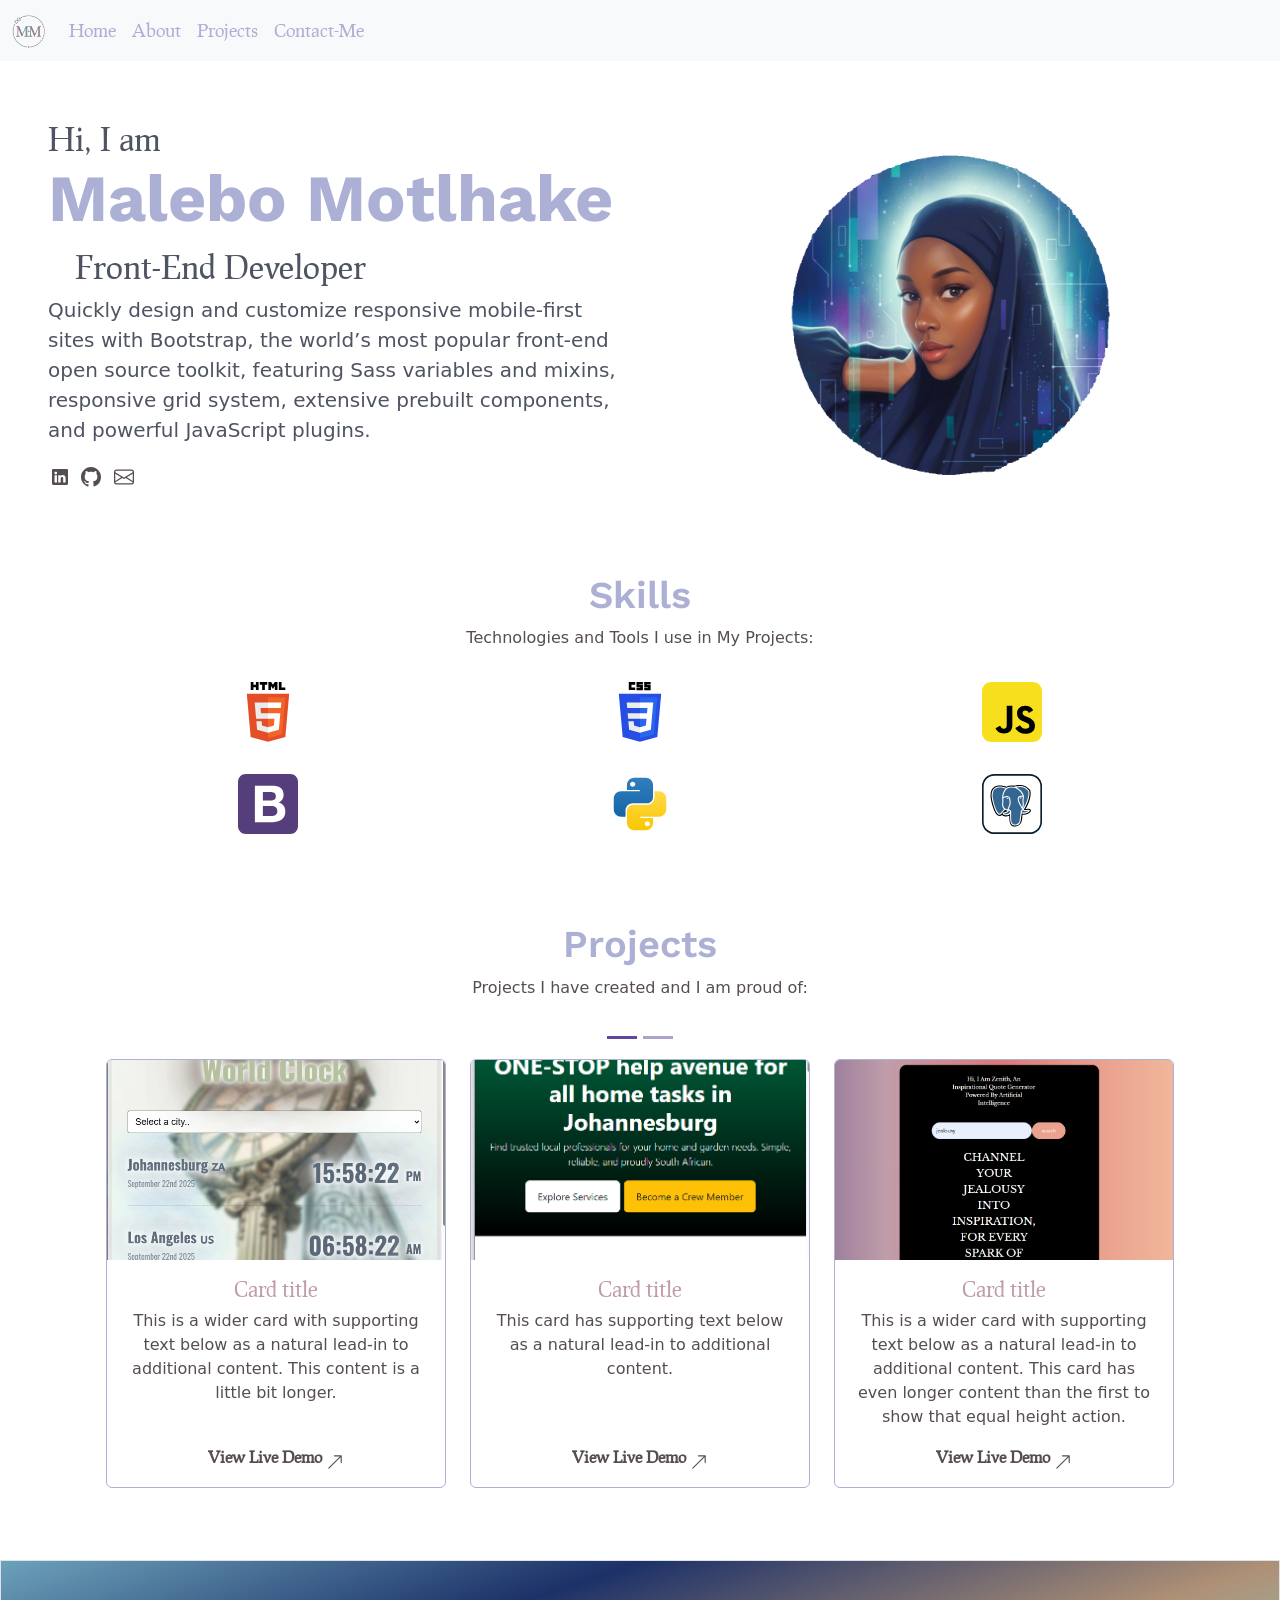
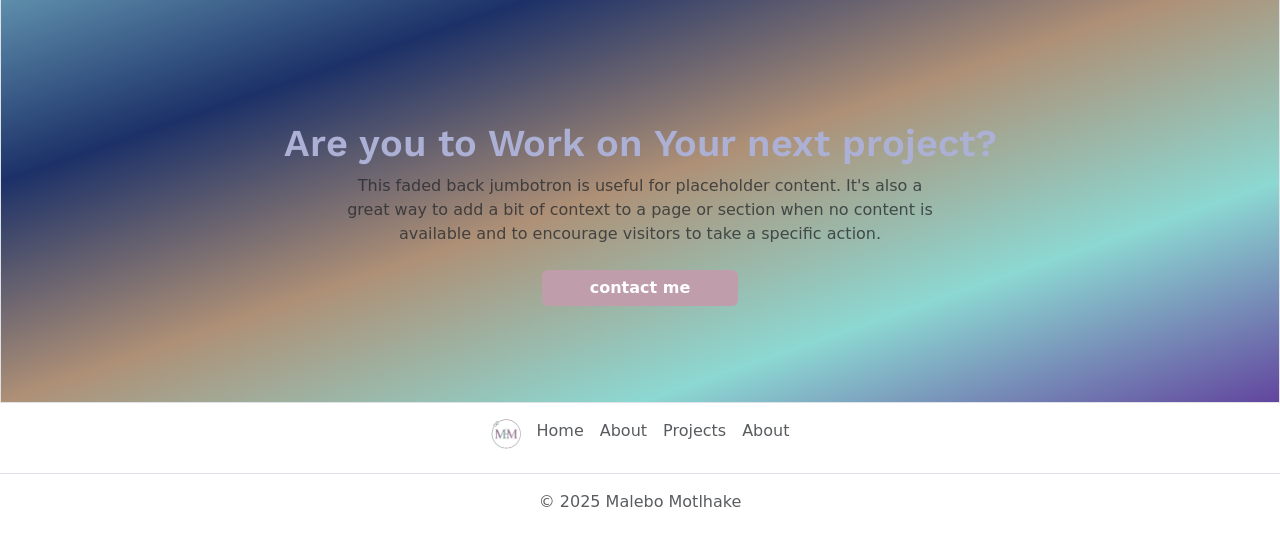
==== commit f0196f8d: "added fonts and typing animation" ====
--- a/index.html
+++ b/index.html
@@ -4,6 +4,9 @@
     <meta charset="UTF-8" />
     <meta name="viewport" content="width=device-width, initial-scale=1.0" />
     <meta name="description" content="portfolio project- Malebo Motlhake" />
+    <link rel="preconnect" href="https://fonts.googleapis.com">
+    <link rel="preconnect" href="https://fonts.gstatic.com" crossorigin>
+    <link href="https://fonts.googleapis.com/css2?family=Bad+Script&family=Edu+VIC+WA+NT+Hand+Pre:wght@400..700&family=Oswald:wght@200..700&family=Poppins:ital,wght@0,100;0,200;0,300;0,400;0,500;0,600;0,700;0,800;0,900;1,100;1,200;1,300;1,400;1,500;1,600;1,700;1,800;1,900&family=Roboto:ital,wght@0,100..900;1,100..900&family=Ultra&family=Work+Sans:ital,wght@0,100..900;1,100..900&display=swap" rel="stylesheet">
     <link rel="stylesheet" href="./style.css" />
     <link
       href="https://cdn.jsdelivr.net/npm/bootstrap@5.3.8/dist/css/bootstrap.min.css"
@@ -69,12 +72,12 @@
           />
         </div>
         <div class=" col-12 col-md-8 col-lg-6 intro">
-          <!-- <img src="./images/Screenshot 2025-09-21 214653.png" alt="" srcset=""> -->
-          <h2>Hi, I am</h2>
+          
+          <h2 class="prociono">Hi, I am</h2>
           <h1 class="display-5 fw-bold  lh-1 mb-3">
             Malebo Motlhake
           </h1>
-          <h2>Front-end Developer</h2>
+          <h2 class="prociono proffesion text-center"> Front-End Developer</h2>
           <p class="lead">
             Quickly design and customize responsive mobile-first sites with
             Bootstrap, the world’s most popular front-end open source toolkit,
@@ -179,7 +182,7 @@
                         <div class="card h-100">
                           <img src="./images/clock2 2025-09-22 155938.png" class="card-img-top" alt="...">
                           <div class="card-body">
-                            <h5 class="card-title">Card title</h5>
+                            <h5 class="card-title prociono">Card title</h5>
                             <p class="card-text">This is a wider card with supporting text below as a natural lead-in to additional content. This content is a little bit longer.</p>
                           </div>
                           
@@ -193,7 +196,7 @@
                         <div class="card h-100">
                           <img src="/images/kudu2hot 2025-09-22 155019.png" class="card-img-top" alt="...">
                           <div class="card-body">
-                            <h5 class="card-title">Card title</h5>
+                            <h5 class="card-title prociono">Card title</h5>
                             <p class="card-text">This card has supporting text below as a natural lead-in to additional content.</p>
                           </div>
                           <p><a href="https://creative-frangipane-76b25f.netlify.app/" target="_blank"> View Live Demo <svg xmlns="http://www.w3.org/2000/svg" width="18" height="18" fill="currentColor" class="bi bi-arrow-right" viewBox="0 0 16 16">
@@ -206,7 +209,7 @@
                         <div class="card h-100">
                           <img src="./images/zen22025-09-25 212811.png" class="card-img-top" alt="...">
                           <div class="card-body">
-                            <h5 class="card-title">Card title</h5>
+                            <h5 class="card-title prociono">Card title</h5>
                             <p class="card-text">This is a wider card with supporting text below as a natural lead-in to additional content. This card has even longer content than the first to show that equal height action.</p>
                           </div>
                           <p><a href="https://ai-quoteqenerator.netlify.app/" target="_blank"> View Live Demo <svg xmlns="http://www.w3.org/2000/svg" width="18" height="18" fill="currentColor" class="bi bi-arrow-right" viewBox="0 0 16 16">
@@ -223,7 +226,7 @@
                         <div class="card h-100">
                           <img src="./images/weather 2025-09-21 200646.png" class="card-img-top" alt="...">
                           <div class="card-body">
-                            <h5 class="card-title">Card title</h5>
+                            <h5 class="card-title prociono">Card title</h5>
                             <p class="card-text">This is a wider card with supporting text below as a natural lead-in to additional content. This content is a little bit longer.</p>
                           </div>
                           <p><a href="https://malebo-weatherapp.netlify.app/" target="_blank"> View Live Demo <svg xmlns="http://www.w3.org/2000/svg" width="18" height="18" fill="currentColor" class="bi bi-arrow-right" viewBox="0 0 16 16">
@@ -236,7 +239,7 @@
                         <div class="card h-100">
                           <img src="./images/calc 2025-09-24 203632.png" class="card-img-top" alt="...">
                           <div class="card-body">
-                            <h5 class="card-title">Card title</h5>
+                            <h5 class="card-title prociono">Card title</h5>
                             <p class="card-text">This card has supporting text below as a natural lead-in to additional content.</p>
                           </div>
                           <p><a href="https://peppy-marigold-e925ca.netlify.app/" target="_blank"> View Live Demo <svg xmlns="http://www.w3.org/2000/svg" width="18" height="18" fill="currentColor" class="bi bi-arrow-right" viewBox="0 0 16 16">
@@ -249,10 +252,10 @@
                         <div class="card h-100">
                           <img src="./images/pythot 2025-09-22 160451.png" class="card-img-top" alt="...">
                           <div class="card-body">
-                            <h5 class="card-title">Card title</h5>
+                            <h5 class="card-title prociono">Card title</h5>
                             <p class="card-text">This card has supporting text below as a natural lead-in to additional content.</p>
                           </div>
-                            <p><a href="http://" target="_blank"> View Live Demo <svg xmlns="http://www.w3.org/2000/svg" width="18" height="18" fill="currentColor" class="bi bi-arrow-right" viewBox="0 0 16 16">
+                            <p class="prociono"><a href="http://" target="_blank"> View Live Demo <svg xmlns="http://www.w3.org/2000/svg" width="18" height="18" fill="currentColor" class="bi bi-arrow-right" viewBox="0 0 16 16">
                               <path fill-rule="evenodd" d="M14 2.5a.5.5 0 0 0-.5-.5h-6a.5.5 0 0 0 0 1h4.793L2.146 13.146a.5.5 0 0 0 .708.708L13 3.707V8.5a.5.5 0 0 0 1 0z"/>
                             </svg> </a>
                           </p>
--- a/style.css
+++ b/style.css
@@ -1,7 +1,22 @@
 .header img {
   border-radius: 50%;
 }
-
+@font-face {
+  font-family: "nameFont";
+  src: url("./font/AlexBrush-Regular.ttf");
+}
+@font-face {
+  font-family: "prociono";
+  src: url("./prociono-master/Prociono.ttf");
+}
+@font-face {
+  font-family: "relieve";
+  src: url("./relieve/Relieve.ttf");
+}
+
+.prociono {
+  font-family: "prociono";
+}
 body {
   color: #564d54 !important;
 }
@@ -17,6 +32,7 @@
   line-height: 1, 5;
   border-radius: 2px;
   font-weight: 700;
+  font-family: "prociono";
 }
 .card a:hover {
   background-color: white;
@@ -24,9 +40,10 @@
 }
 .section {
   color: #acb0d5;
+  font-family: "Work Sans";
 
   font-size: 38px;
-  font-weight: 500 !important;
+  font-weight: 600 !important;
   line-height: 1, 6;
 }
 .card {
@@ -46,7 +63,7 @@
   background-color: #c09daa !important;
   border: none !important;
   color: white !important;
-  font-weight: 900px;
+  font-weight: bold !important;
   line-height: 1.5;
 }
 .contactBtn:hover {
@@ -60,7 +77,8 @@
 .navbar-custom .nav-link .active {
   color: #acb0d5 !important;
   font-size: 18px;
-  font-weight: 490;
+  font-weight: 490 !important;
+  font-family: "prociono";
 }
 
 .header {
@@ -79,12 +97,44 @@
 .header h1 {
   color: #acb0d5 !important;
   font-size: 66px;
+  font-family: "Work Sans" !important;
+}
+.proffesion {
+  width: 23ch;
+
+  white-space: nowrap;
+
+  overflow: hidden;
+
+  /* /
+  border-right: 0.15em solid #acb0d5; */
+
+  animation: typing 3s steps(23, end) infinite,
+    blink-caret 0.75s step-end infinite;
+}
+
+@keyframes typing {
+  from {
+    width: 0;
+  }
+  to {
+    width: 23ch;
+  }
+}
+
+/* NEW: Keyframes for the blinking cursor */
+@keyframes blink-caret {
+  from,
+  to {
+    border-color: transparent;
+  }
+  50% {
+    border-color: #acb0d5;
+  }
 }
 
 body {
   line-height: 1, 5;
-  font-size: 100px;
-  font-weight: 700;
 }
 
 footer {
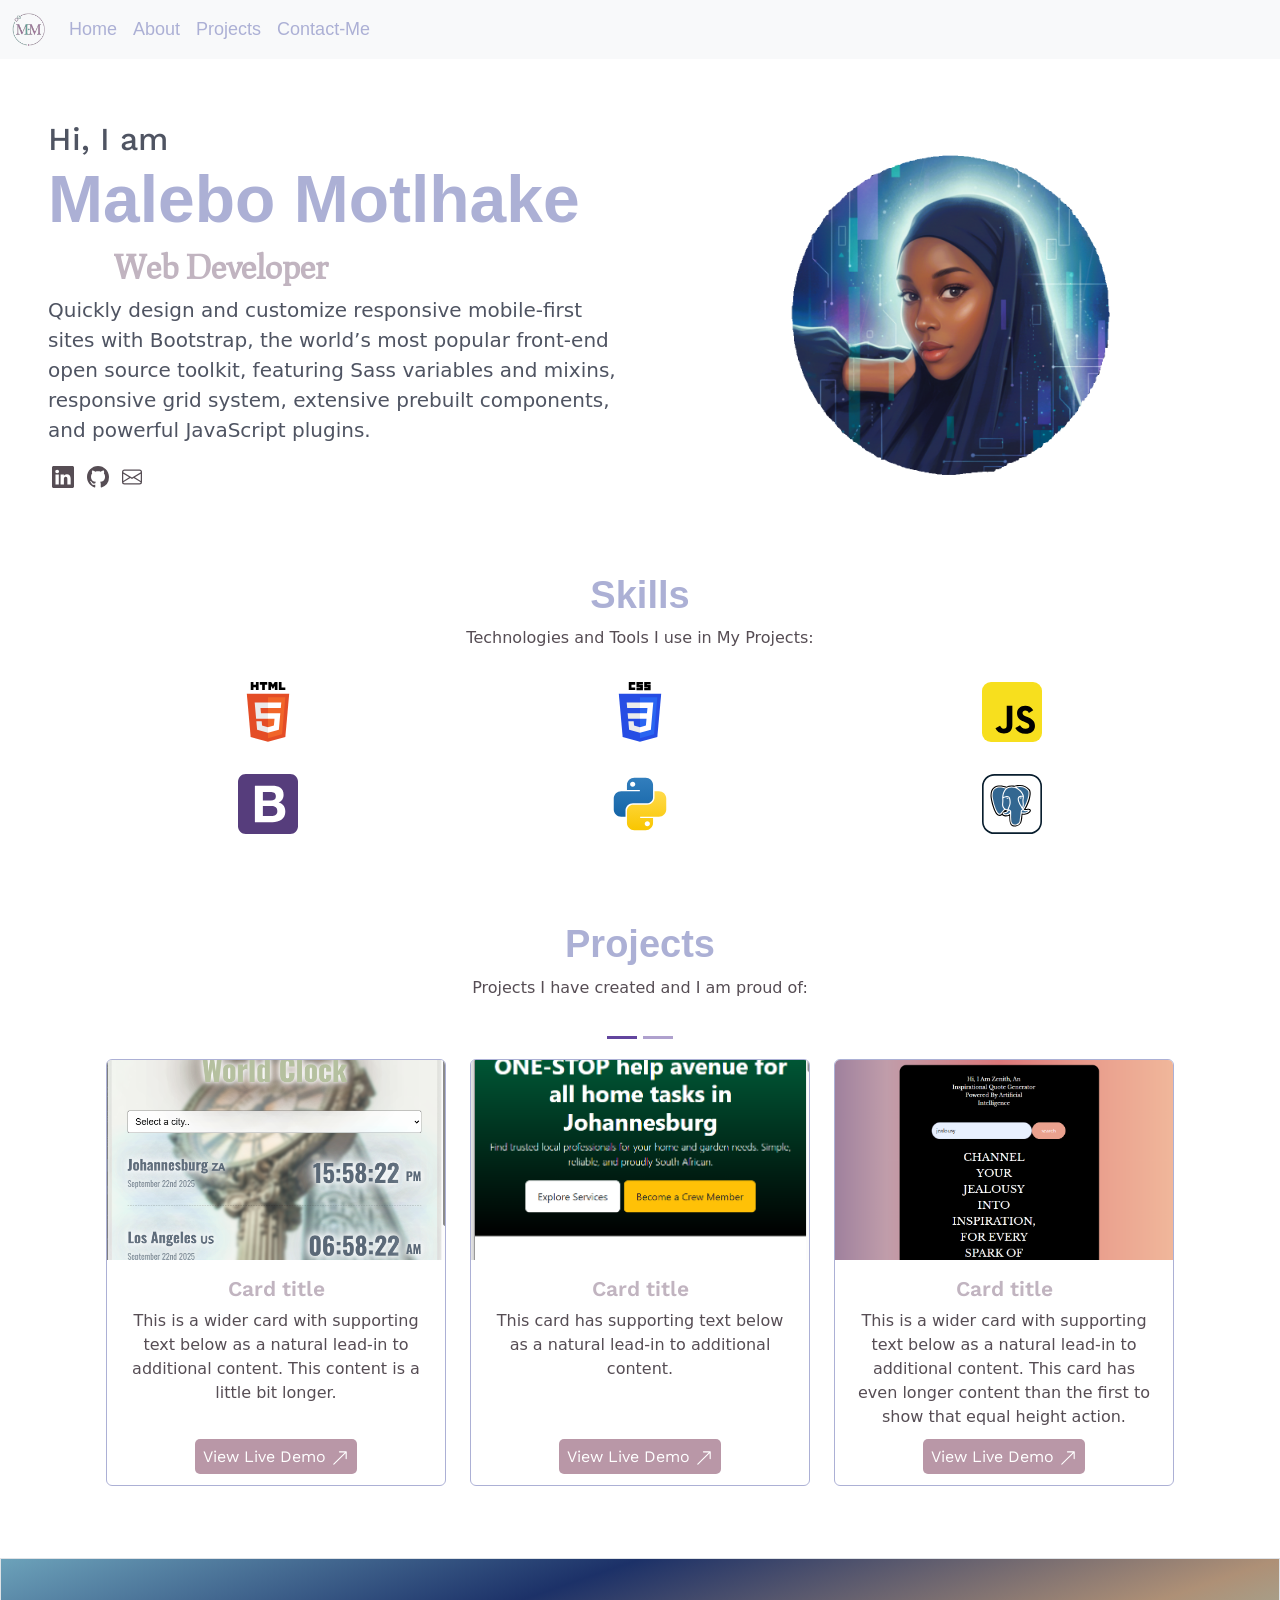
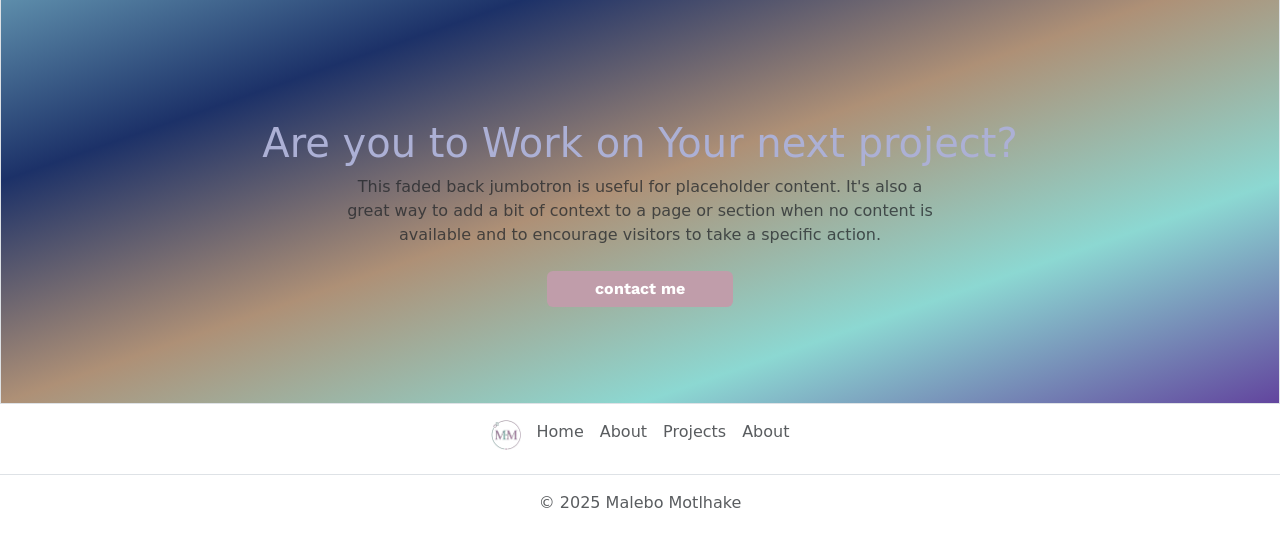
==== commit 4dcfc67b: "add more styling" ====
--- a/index.html
+++ b/index.html
@@ -4,6 +4,7 @@
     <meta charset="UTF-8" />
     <meta name="viewport" content="width=device-width, initial-scale=1.0" />
     <meta name="description" content="portfolio project- Malebo Motlhake" />
+    <link href="https://api.fontshare.com/v2/css?f[]=plus-jakarta-sans@400&display=swap" rel="stylesheet">
     <link rel="preconnect" href="https://fonts.googleapis.com">
     <link rel="preconnect" href="https://fonts.gstatic.com" crossorigin>
     <link href="https://fonts.googleapis.com/css2?family=Bad+Script&family=Edu+VIC+WA+NT+Hand+Pre:wght@400..700&family=Oswald:wght@200..700&family=Poppins:ital,wght@0,100;0,200;0,300;0,400;0,500;0,600;0,700;0,800;0,900;1,100;1,200;1,300;1,400;1,500;1,600;1,700;1,800;1,900&family=Roboto:ital,wght@0,100..900;1,100..900&family=Ultra&family=Work+Sans:ital,wght@0,100..900;1,100..900&display=swap" rel="stylesheet">
@@ -77,7 +78,7 @@
           <h1 class="display-5 fw-bold  lh-1 mb-3">
             Malebo Motlhake
           </h1>
-          <h2 class="prociono proffesion text-center"> Front-End Developer</h2>
+          <h2 class="prociono proffesion text-center">Web Developer</h2>
           <p class="lead">
             Quickly design and customize responsive mobile-first sites with
             Bootstrap, the world’s most popular front-end open source toolkit,
@@ -89,8 +90,8 @@
               <li class="m-1  " >
               <svg
                 xmlns="http://www.w3.org/2000/svg"
-                width="16"
-                height="16"
+                width="22"
+                height="22"
                 fill="currentColor"
                 class="bi bi-linkedin"
                 viewBox="0 0 16 16"
@@ -108,8 +109,8 @@
               <li  class="m-1 ">
                 <svg
                   xmlns="http://www.w3.org/2000/svg"
-                  width="20"
-                  height="20"
+                  width="22"
+                  height="22"
                   fill="currentColor"
                   class="bi bi-github"
                   viewBox="0 0 16 16"
@@ -255,7 +256,7 @@
                             <h5 class="card-title prociono">Card title</h5>
                             <p class="card-text">This card has supporting text below as a natural lead-in to additional content.</p>
                           </div>
-                            <p class="prociono"><a href="http://" target="_blank"> View Live Demo <svg xmlns="http://www.w3.org/2000/svg" width="18" height="18" fill="currentColor" class="bi bi-arrow-right" viewBox="0 0 16 16">
+                            <p class="prociono"><a href="https://github.com/Malebo25/expense-tracker" target="_blank"> View Live Demo <svg xmlns="http://www.w3.org/2000/svg" width="18" height="18" fill="currentColor" class="bi bi-arrow-right" viewBox="0 0 16 16">
                               <path fill-rule="evenodd" d="M14 2.5a.5.5 0 0 0-.5-.5h-6a.5.5 0 0 0 0 1h4.793L2.146 13.146a.5.5 0 0 0 .708.708L13 3.707V8.5a.5.5 0 0 0 1 0z"/>
                             </svg> </a>
                           </p>
@@ -285,7 +286,7 @@
   
   <!-- get intouch -->
 
-  <div id="contact" class=" contact position-relative p-5 text-center text-muted bg-body border border-dashed ">  <svg class="bi mt-5 mb-3" width="48" height="48" aria-hidden="true"><use xlink:href="#check2-circle"></use></svg> <h1 class="section">Are you to Work on Your next project?</h1> <p class="col-lg-6 mx-auto mb-4">
+  <div id="contact" class=" contact position-relative p-5 text-center text-muted bg-body border border-dashed ">  <svg class="bi mt-5 mb-3" width="48" height="48" aria-hidden="true"><use xlink:href="#check2-circle"></use></svg> <h1 class="">Are you to Work on Your next project?</h1> <p class="col-lg-6 mx-auto mb-4">
     This faded back jumbotron is useful for placeholder content. It's also a great way to add a bit of context to a page or section when no content is available and to encourage visitors to take a specific action.
     </p> 
     <button class="btn btn-dark px-5 mb-5 contactBtn" type="button">
--- a/style.css
+++ b/style.css
@@ -13,9 +13,13 @@
   font-family: "relieve";
   src: url("./relieve/Relieve.ttf");
 }
+.relieve {
+  font-family: "Work sans";
+  color: #acb0d5 !important;
+}
 
 .prociono {
-  font-family: "prociono";
+  font-family: "Work sans";
 }
 body {
   color: #564d54 !important;
@@ -25,34 +29,35 @@
   color: #564d54 !important;
 }
 .card a {
-  color: #c09daa;
-  /* border: 2px solid #acb0d5;
-  background-color: #acb0d5;
-  padding: 8px; */
+  color: white !important;
+
+  background-color: #b997a7;
+  padding: 8px;
   line-height: 1, 5;
-  border-radius: 2px;
-  font-weight: 700;
-  font-family: "prociono";
+  border-radius: 5px;
+
+  font-family: "Work sans";
 }
 .card a:hover {
   background-color: white;
-  color: #ae9076;
+  color: #62459e !important;
 }
 .section {
   color: #acb0d5;
-  font-family: "Work Sans";
+  font-family: "Plus Jakarta Sans", sans-serif;
 
   font-size: 38px;
   font-weight: 600 !important;
-  line-height: 1, 6;
+  line-height: 1, 5;
 }
 .card {
   border: 1px solid #acb0d5 !important;
 }
 .card-title {
-  color: #c09daa !important;
+  color: #c1b4c0 !important;
   font-size: 21px;
-  font-weight: 480 !important;
+  font-weight: 600 !important;
+  font-family: ;
 }
 .card-text {
   color: #564d54 !important;
@@ -63,6 +68,7 @@
   background-color: #c09daa !important;
   border: none !important;
   color: white !important;
+  font-family: "Work sans" !important;
   font-weight: bold !important;
   line-height: 1.5;
 }
@@ -78,7 +84,7 @@
   color: #acb0d5 !important;
   font-size: 18px;
   font-weight: 490 !important;
-  font-family: "prociono";
+  font-family: "Plus Jakarta Sans", sans-serif;
 }
 
 .header {
@@ -97,9 +103,13 @@
 .header h1 {
   color: #acb0d5 !important;
   font-size: 66px;
-  font-family: "Work Sans" !important;
+  font-family: "Plus Jakarta Sans", sans-serif;
 }
 .proffesion {
+  font-size: 55px!;
+  font-weight: 700;
+  font-family: "prociono";
+  color: #c1b4c0;
   width: 23ch;
 
   white-space: nowrap;
@@ -134,7 +144,7 @@
 }
 
 body {
-  line-height: 1, 5;
+  line-height: 1, 5 !important;
 }
 
 footer {
@@ -191,6 +201,9 @@
     #62459e
   );
 }
+.contact h1 {
+  color: #acb0d5 !important;
+}
 footer .my-4 {
   margin-top: 1.5rem !important;
   margin-bottom: 0px !important;
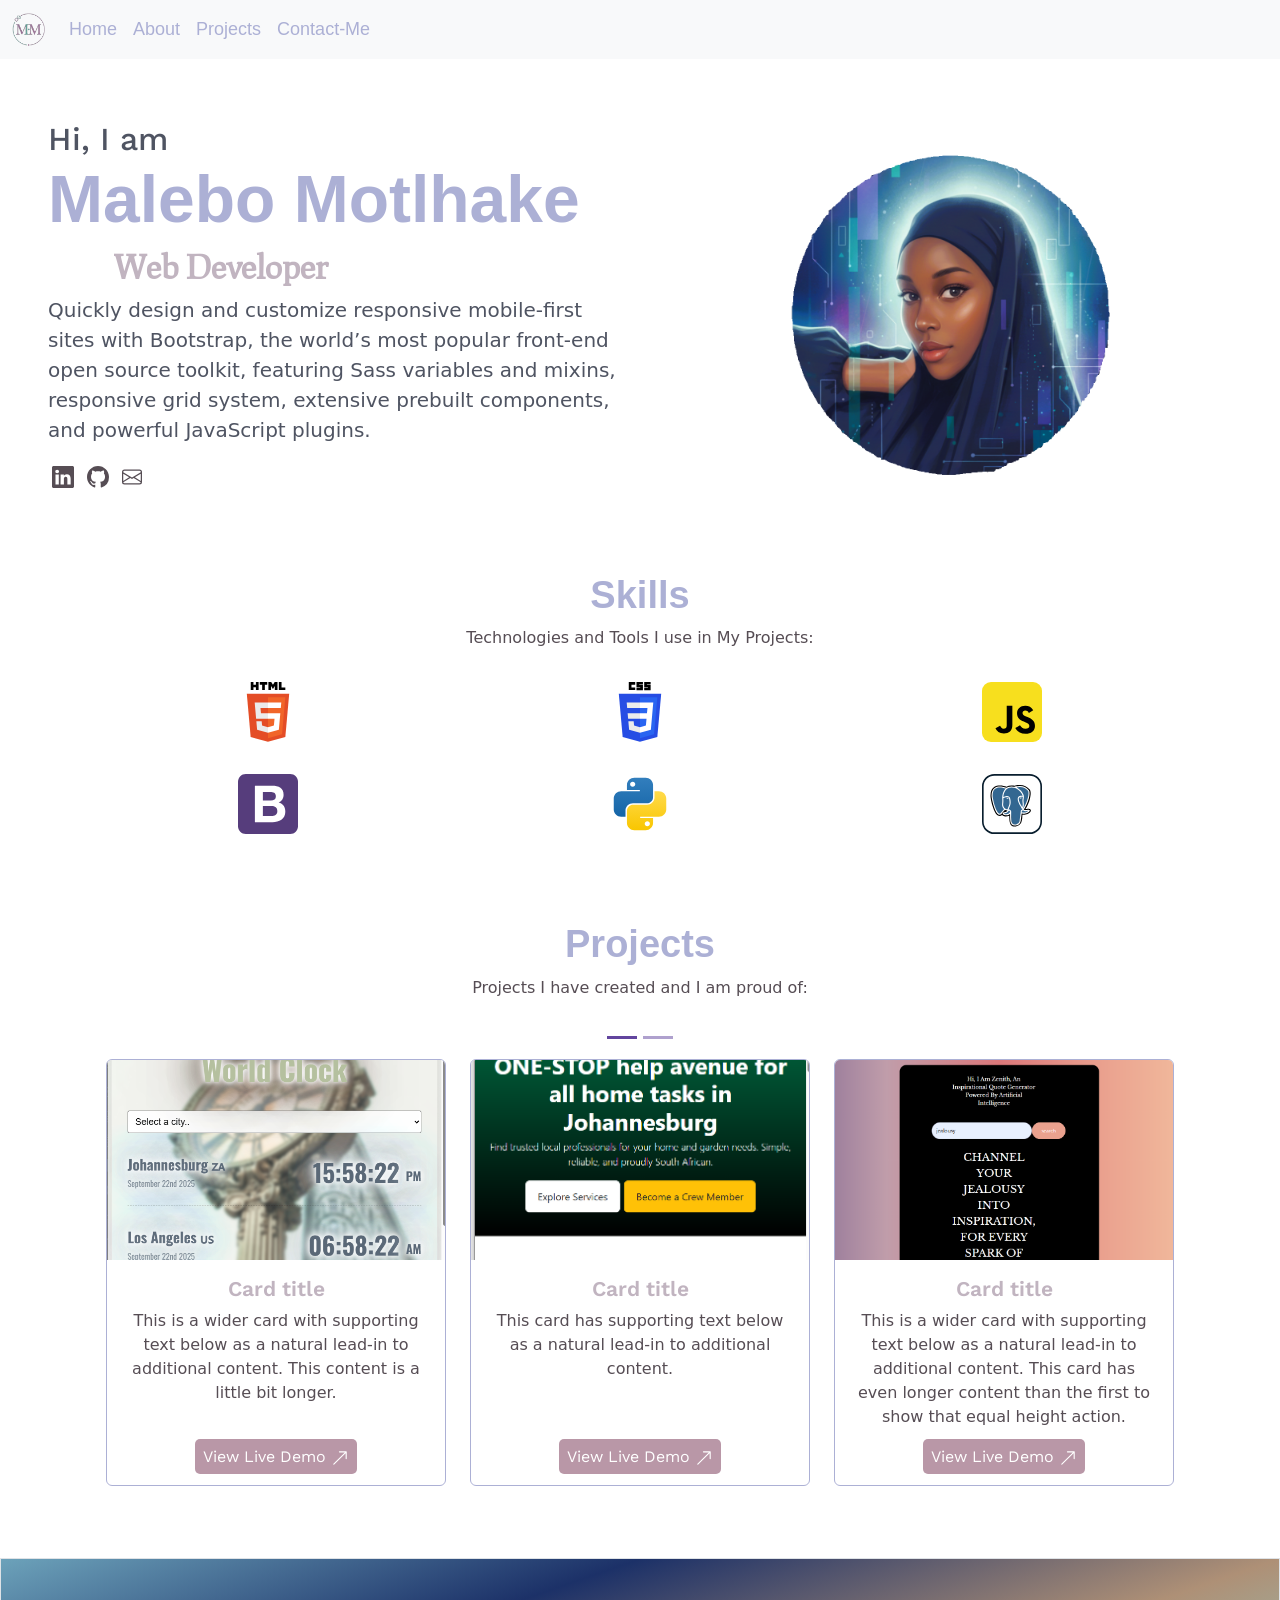
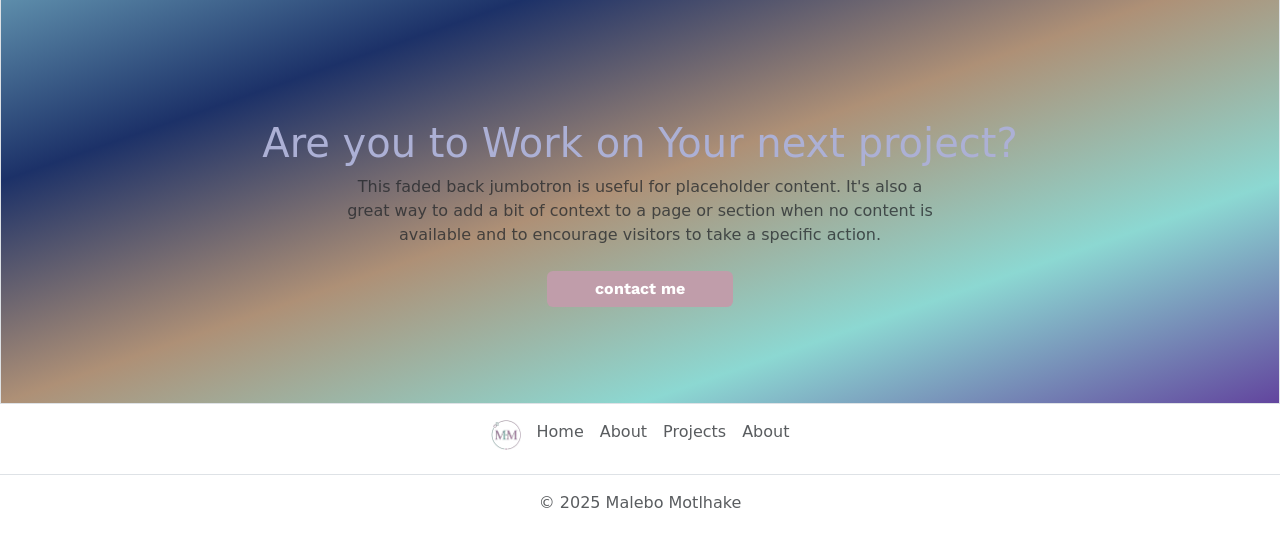
==== commit 45a12b6e: "add whatsapp contact" ====
--- a/index.html
+++ b/index.html
@@ -289,9 +289,10 @@
   <div id="contact" class=" contact position-relative p-5 text-center text-muted bg-body border border-dashed ">  <svg class="bi mt-5 mb-3" width="48" height="48" aria-hidden="true"><use xlink:href="#check2-circle"></use></svg> <h1 class="">Are you to Work on Your next project?</h1> <p class="col-lg-6 mx-auto mb-4">
     This faded back jumbotron is useful for placeholder content. It's also a great way to add a bit of context to a page or section when no content is available and to encourage visitors to take a specific action.
     </p> 
-    <button class="btn btn-dark px-5 mb-5 contactBtn" type="button">
-    contact me
-    </button> 
+    <a href="https://wa.me/+27619624295" target="_blank" rel="noopener noreferrer" class="btn btn-dark px-5 mb-5 contactBtn" type="button">
+        contact me
+    </a>
+    
   </div>
 <!-- footer -->
 <section>
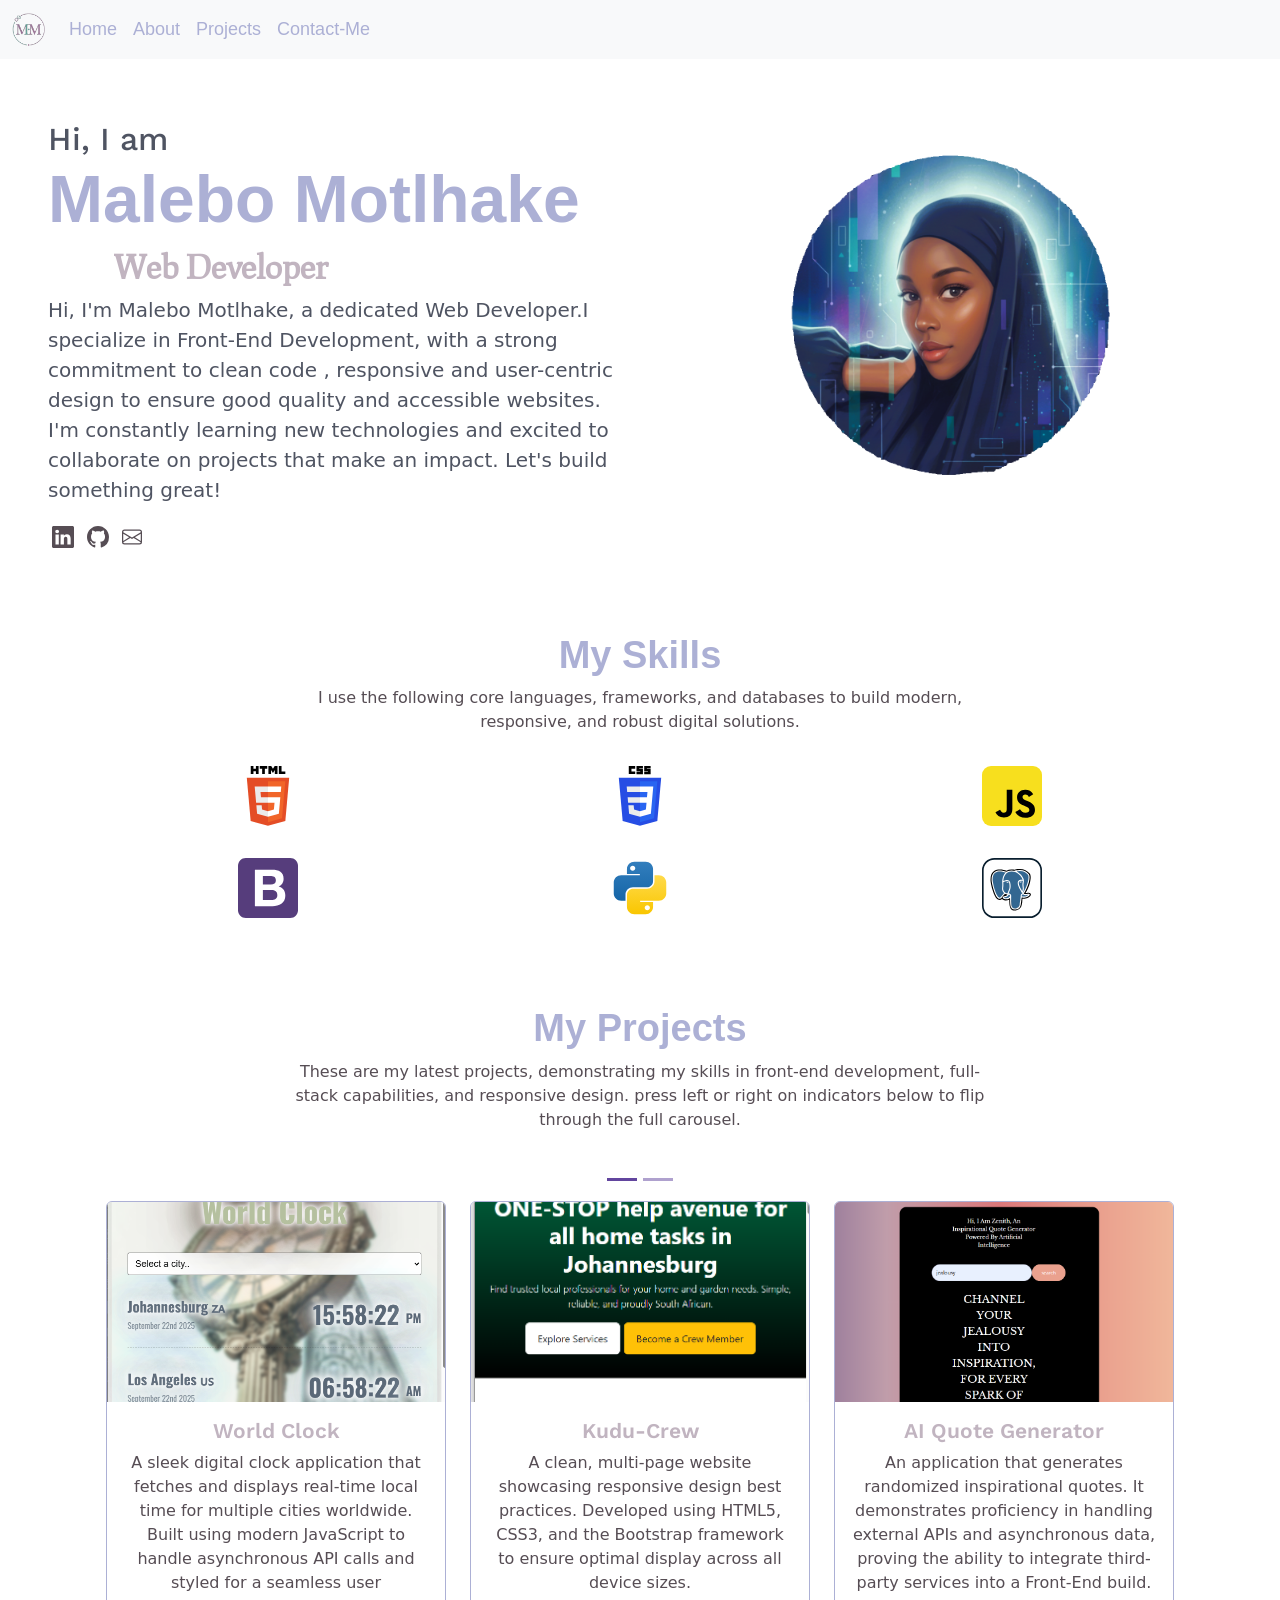
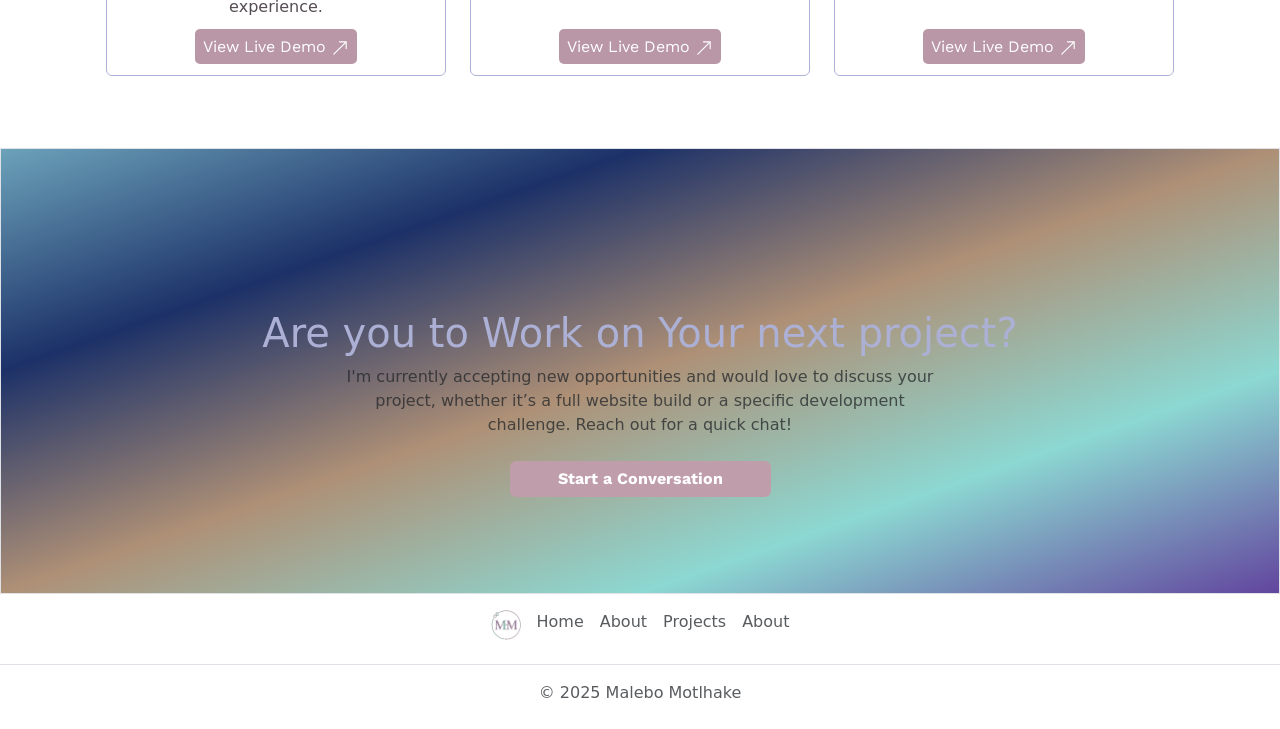
==== commit f54a8237: "replace dummy text with real text" ====
--- a/index.html
+++ b/index.html
@@ -79,17 +79,17 @@
             Malebo Motlhake
           </h1>
           <h2 class="prociono proffesion text-center">Web Developer</h2>
+         
           <p class="lead">
-            Quickly design and customize responsive mobile-first sites with
-            Bootstrap, the world’s most popular front-end open source toolkit,
-            featuring Sass variables and mixins, responsive grid system,
-            extensive prebuilt components, and powerful JavaScript plugins.
+              Hi, I'm Malebo Motlhake, a dedicated Web Developer.I specialize in Front-End Development, with a strong commitment to clean code , responsive and  user-centric design to ensure good quality and accessible websites.
+              I'm constantly learning new technologies and excited to collaborate on projects that make an impact. Let's build something great!
           </p>
+   
           <ul>
             <a href="http://" target="_blank"> 
               <li class="m-1  " >
               <svg
-                xmlns="http://www.w3.org/2000/svg"
+                xmlns="https://www.linkedin.com/in/malebo-m-b73b0b1b6/"
                 width="22"
                 height="22"
                 fill="currentColor"
@@ -121,7 +121,7 @@
                 </svg>
               </li>
             </a>
-            <a href="mailto:malebomotlhake26@gmail.com" target="_blank"> 
+            <a href="mailto:malebomotlhake26@gmail.com" > 
 
               <li  class="m-1  ">
                 <svg
@@ -147,8 +147,15 @@
  <!-- skills -->
     <section class="container mt-3" >
       <div class=" text-center ">
-          <h2 class="section">Skills</h2>
-          <p class="mb-3">Technologies and Tools I use in My Projects:</p>
+          <h2 class="section">My Skills</h2>
+          <div class="row justify-content-center">
+            <div class="col-lg-8">
+                <p class="mb-3">
+                  I use the following core languages, frameworks, and databases to build modern, responsive, and robust digital solutions.
+                </p>
+            </div>
+          </div>
+          
       </div>
         <div class=" container  text-center">
 
@@ -169,8 +176,15 @@
     <!-- projects -->
       <section class="container mt-5 mb-5" id="projects">
         <div class="p-4 text-center ">
-          <h2 class="section">Projects</h2>
-          <p class="mb-3">Projects I have created and I am proud of:</p>
+          <h2 class="section">My Projects</h2>
+          <div class="row justify-content-center">
+            <div class="col-lg-8">
+                <p class="mb-3">
+                    These are my latest projects, demonstrating my skills in front-end development, full-stack capabilities, and responsive design. press left or right on indicators below to flip through the full carousel.
+                </p>
+            </div>
+          </div>
+          
               <div id="carouselExample" class="carousel slide">
                 <div class="carousel-indicators ">
                   <button type="button" data-bs-target="#carouselExample" data-bs-slide-to="0" class="active" aria-current="true" aria-label="Slide 1"></button>
@@ -183,8 +197,10 @@
                         <div class="card h-100">
                           <img src="./images/clock2 2025-09-22 155938.png" class="card-img-top" alt="...">
                           <div class="card-body">
-                            <h5 class="card-title prociono">Card title</h5>
-                            <p class="card-text">This is a wider card with supporting text below as a natural lead-in to additional content. This content is a little bit longer.</p>
+                            <h5 class="card-title prociono">World Clock</h5>
+                            <p class="card-text"> 
+                              A sleek digital clock application that fetches and displays real-time local time for multiple cities worldwide. Built using modern JavaScript to handle asynchronous API calls and styled for a seamless user experience.
+                            </p>
                           </div>
                           
                           <p><a href="https://worldclockmalebo.netlify.app/"> View Live Demo <svg xmlns="http://www.w3.org/2000/svg" width="18" height="18" fill="currentColor" class="bi bi-arrow-right" viewBox="0 0 16 16">
@@ -197,8 +213,8 @@
                         <div class="card h-100">
                           <img src="/images/kudu2hot 2025-09-22 155019.png" class="card-img-top" alt="...">
                           <div class="card-body">
-                            <h5 class="card-title prociono">Card title</h5>
-                            <p class="card-text">This card has supporting text below as a natural lead-in to additional content.</p>
+                            <h5 class="card-title prociono">Kudu-Crew </h5>
+                            <p class="card-text">A clean, multi-page website showcasing responsive design best practices. Developed using HTML5, CSS3, and the Bootstrap framework to ensure optimal display across all device sizes.</p>
                           </div>
                           <p><a href="https://creative-frangipane-76b25f.netlify.app/" target="_blank"> View Live Demo <svg xmlns="http://www.w3.org/2000/svg" width="18" height="18" fill="currentColor" class="bi bi-arrow-right" viewBox="0 0 16 16">
                               <path fill-rule="evenodd" d="M14 2.5a.5.5 0 0 0-.5-.5h-6a.5.5 0 0 0 0 1h4.793L2.146 13.146a.5.5 0 0 0 .708.708L13 3.707V8.5a.5.5 0 0 0 1 0z"/>
@@ -210,8 +226,8 @@
                         <div class="card h-100">
                           <img src="./images/zen22025-09-25 212811.png" class="card-img-top" alt="...">
                           <div class="card-body">
-                            <h5 class="card-title prociono">Card title</h5>
-                            <p class="card-text">This is a wider card with supporting text below as a natural lead-in to additional content. This card has even longer content than the first to show that equal height action.</p>
+                            <h5 class="card-title prociono">AI Quote Generator</h5>
+                            <p class="card-text">An application that generates randomized inspirational quotes. It demonstrates proficiency in handling external APIs and asynchronous data, proving the ability to integrate third-party services into a Front-End build.</p>
                           </div>
                           <p><a href="https://ai-quoteqenerator.netlify.app/" target="_blank"> View Live Demo <svg xmlns="http://www.w3.org/2000/svg" width="18" height="18" fill="currentColor" class="bi bi-arrow-right" viewBox="0 0 16 16">
                               <path fill-rule="evenodd" d="M14 2.5a.5.5 0 0 0-.5-.5h-6a.5.5 0 0 0 0 1h4.793L2.146 13.146a.5.5 0 0 0 .708.708L13 3.707V8.5a.5.5 0 0 0 1 0z"/>
@@ -227,8 +243,8 @@
                         <div class="card h-100">
                           <img src="./images/weather 2025-09-21 200646.png" class="card-img-top" alt="...">
                           <div class="card-body">
-                            <h5 class="card-title prociono">Card title</h5>
-                            <p class="card-text">This is a wider card with supporting text below as a natural lead-in to additional content. This content is a little bit longer.</p>
+                            <h5 class="card-title prociono">Dynamic Weather App </h5>
+                            <p class="card-text"> A dynamic web application that allows users to check the weather conditions for any city. Built with JavaScript and a third-party Weather API, focusing on data parsing and presenting information clearly to the user.</p>
                           </div>
                           <p><a href="https://malebo-weatherapp.netlify.app/" target="_blank"> View Live Demo <svg xmlns="http://www.w3.org/2000/svg" width="18" height="18" fill="currentColor" class="bi bi-arrow-right" viewBox="0 0 16 16">
                               <path fill-rule="evenodd" d="M14 2.5a.5.5 0 0 0-.5-.5h-6a.5.5 0 0 0 0 1h4.793L2.146 13.146a.5.5 0 0 0 .708.708L13 3.707V8.5a.5.5 0 0 0 1 0z"/>
@@ -240,8 +256,8 @@
                         <div class="card h-100">
                           <img src="./images/calc 2025-09-24 203632.png" class="card-img-top" alt="...">
                           <div class="card-body">
-                            <h5 class="card-title prociono">Card title</h5>
-                            <p class="card-text">This card has supporting text below as a natural lead-in to additional content.</p>
+                            <h5 class="card-title prociono">Simple Calculator</h5>
+                            <p class="card-text">A fully functional calculator application. This project highlights core JavaScript logic and DOM manipulation to handle complex user inputs and arithmetic operations accurately.</p>
                           </div>
                           <p><a href="https://peppy-marigold-e925ca.netlify.app/" target="_blank"> View Live Demo <svg xmlns="http://www.w3.org/2000/svg" width="18" height="18" fill="currentColor" class="bi bi-arrow-right" viewBox="0 0 16 16">
                               <path fill-rule="evenodd" d="M14 2.5a.5.5 0 0 0-.5-.5h-6a.5.5 0 0 0 0 1h4.793L2.146 13.146a.5.5 0 0 0 .708.708L13 3.707V8.5a.5.5 0 0 0 1 0z"/>
@@ -253,8 +269,8 @@
                         <div class="card h-100">
                           <img src="./images/pythot 2025-09-22 160451.png" class="card-img-top" alt="...">
                           <div class="card-body">
-                            <h5 class="card-title prociono">Card title</h5>
-                            <p class="card-text">This card has supporting text below as a natural lead-in to additional content.</p>
+                            <h5 class="card-title prociono">Python Expense Tracker</h5>
+                            <p class="card-text">A back-end Command Line Interface tool using Python and the Matplotlib library for managing personal finances.</p>
                           </div>
                             <p class="prociono"><a href="https://github.com/Malebo25/expense-tracker" target="_blank"> View Live Demo <svg xmlns="http://www.w3.org/2000/svg" width="18" height="18" fill="currentColor" class="bi bi-arrow-right" viewBox="0 0 16 16">
                               <path fill-rule="evenodd" d="M14 2.5a.5.5 0 0 0-.5-.5h-6a.5.5 0 0 0 0 1h4.793L2.146 13.146a.5.5 0 0 0 .708.708L13 3.707V8.5a.5.5 0 0 0 1 0z"/>
@@ -287,10 +303,10 @@
   <!-- get intouch -->
 
   <div id="contact" class=" contact position-relative p-5 text-center text-muted bg-body border border-dashed ">  <svg class="bi mt-5 mb-3" width="48" height="48" aria-hidden="true"><use xlink:href="#check2-circle"></use></svg> <h1 class="">Are you to Work on Your next project?</h1> <p class="col-lg-6 mx-auto mb-4">
-    This faded back jumbotron is useful for placeholder content. It's also a great way to add a bit of context to a page or section when no content is available and to encourage visitors to take a specific action.
+        I'm currently accepting new opportunities and would love to discuss your project, whether it’s a full website build or a specific development challenge. Reach out for a quick chat!
     </p> 
     <a href="https://wa.me/+27619624295" target="_blank" rel="noopener noreferrer" class="btn btn-dark px-5 mb-5 contactBtn" type="button">
-        contact me
+        Start a Conversation
     </a>
     
   </div>
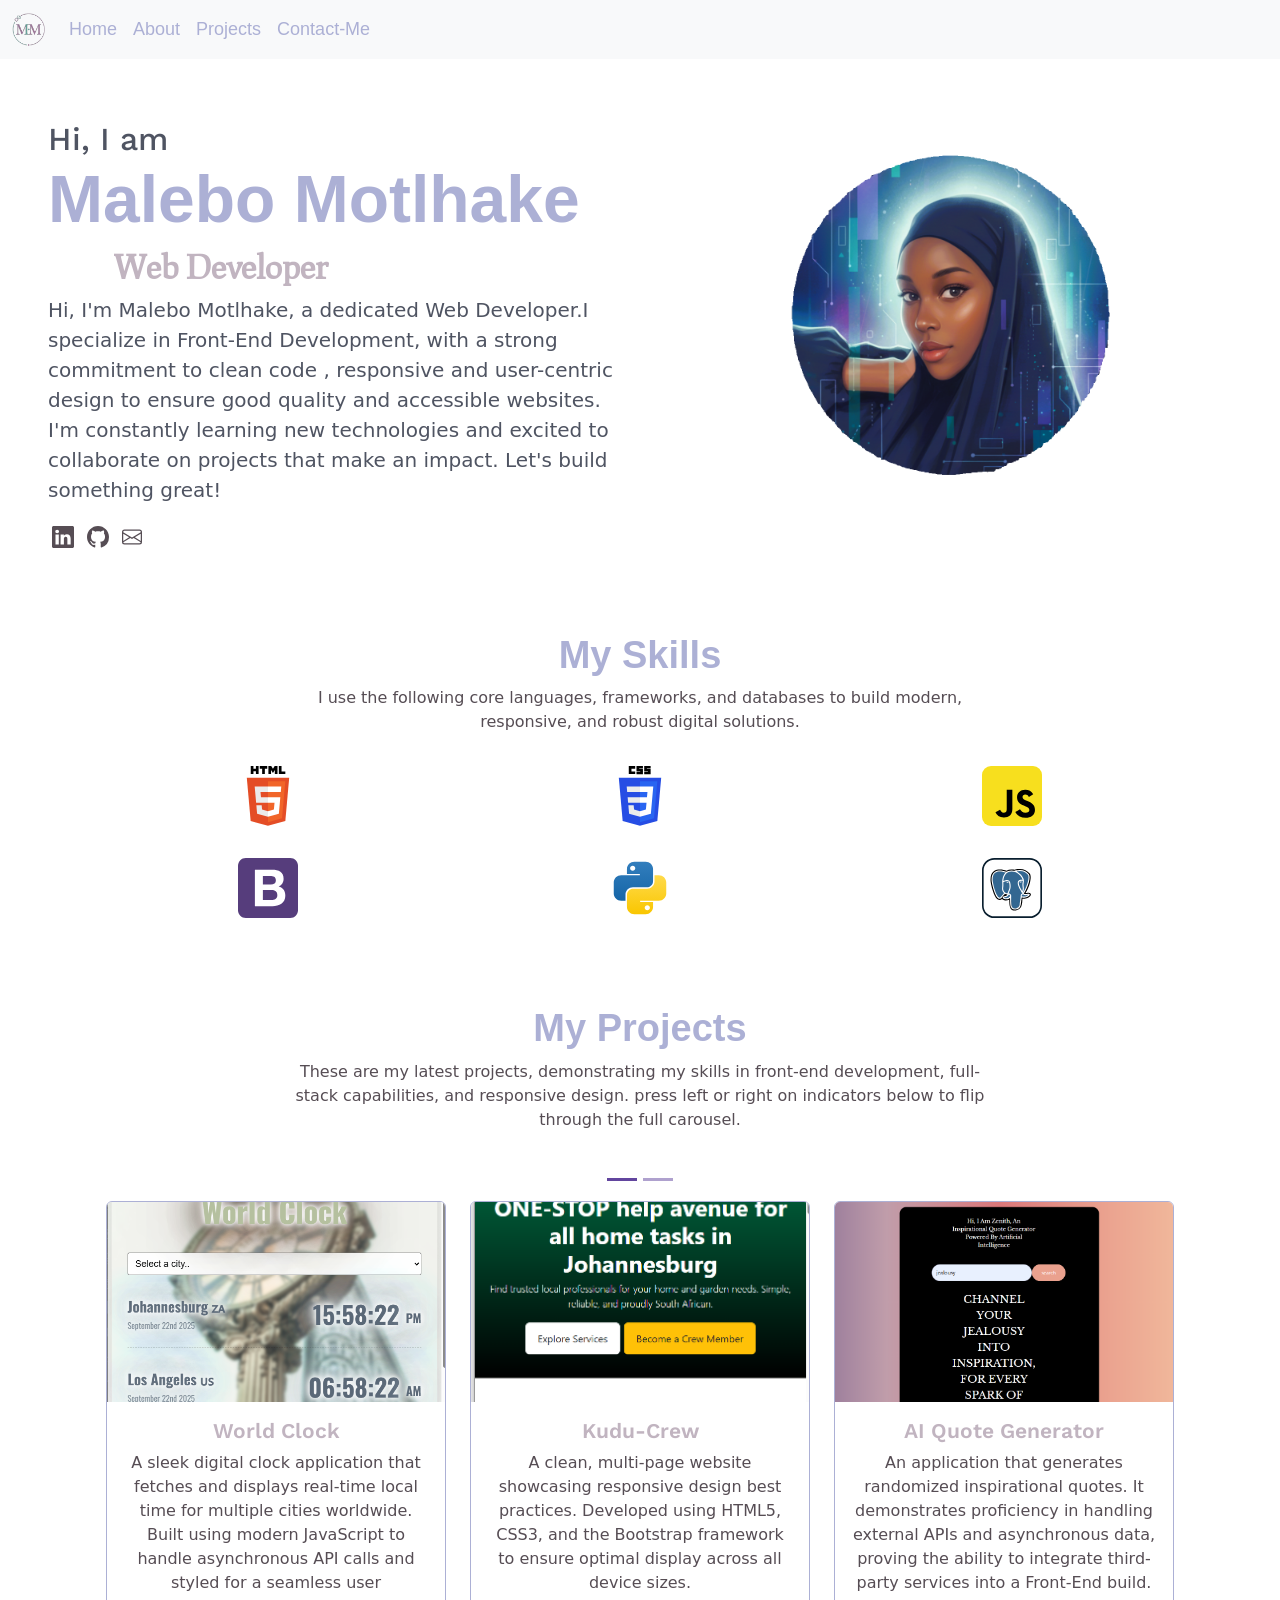
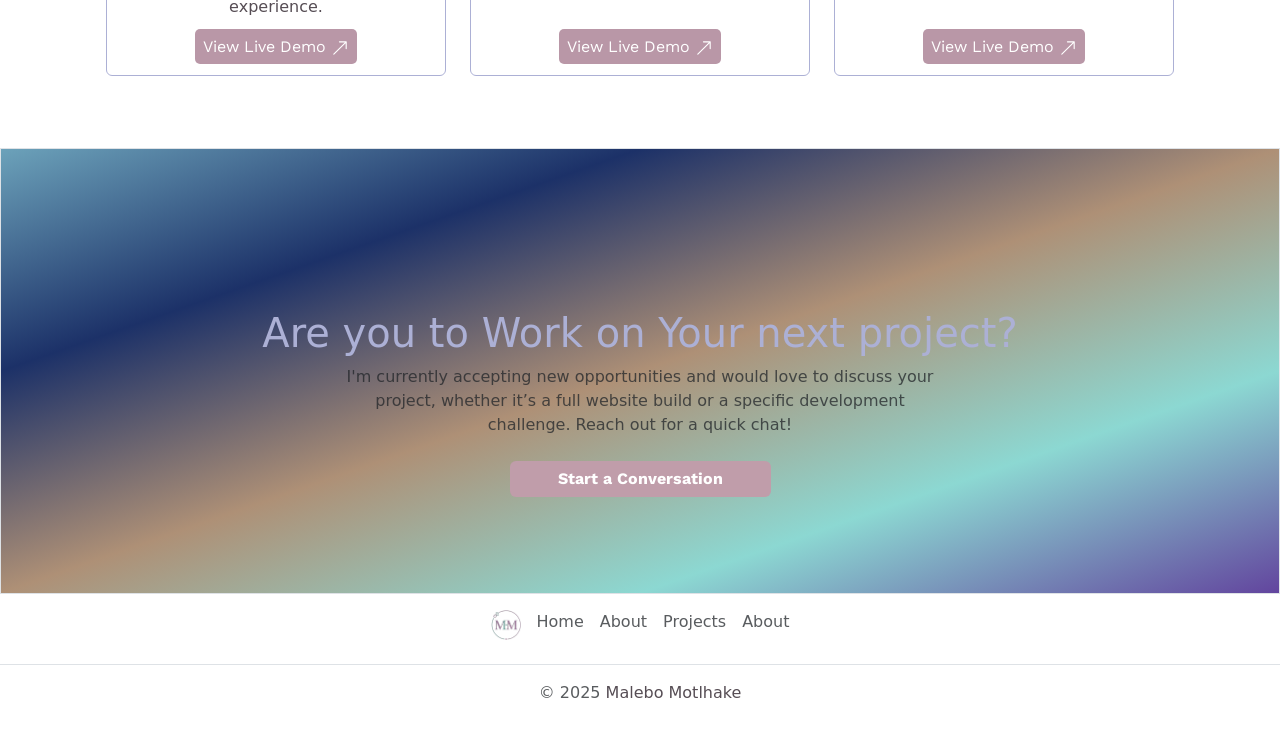
==== commit 04b1b329: "add link to github repository" ====
--- a/index.html
+++ b/index.html
@@ -81,7 +81,7 @@
           <h2 class="prociono proffesion text-center">Web Developer</h2>
          
           <p class="lead">
-              Hi, I'm Malebo Motlhake, a dedicated Web Developer.I specialize in Front-End Development, with a strong commitment to clean code , responsive and  user-centric design to ensure good quality and accessible websites.
+              Hi, I'm Malebo Motlhake, a dedicated Web Developer.I specialize in  Front-End Development, with a strong commitment to clean code , responsive and  user-centric design to ensure good quality and accessible websites.
               I'm constantly learning new technologies and excited to collaborate on projects that make an impact. Let's build something great!
           </p>
    
@@ -312,7 +312,7 @@
   </div>
 <!-- footer -->
 <section>
-  <footer class="py-2"> <ul class="nav justify-content-center border-bottom pb-3 mb-3"> <li class="nav-item"><a href="#" class="nav-link px-2 text-body-secondary"><img src="./images/logo.png" alt="" width="30" class="mb-" srcset=""></a></li> <li class="nav-item"><a href="#" class="nav-link px-2 text-body-secondary">Home</a></li> <li class="nav-item"><a href="#about" class="nav-link px-2 text-body-secondary">About</a></li> <li class="nav-item"><a href="#projects" class="nav-link px-2 text-body-secondary">Projects</a></li> <li class="nav-item"><a href="#" class="nav-link px-2 text-body-secondary">About</a></li> </ul> <p class="text-center text-body-secondary">© 2025 Malebo Motlhake</p> </footer>
+  <footer class="py-2"> <ul class="nav justify-content-center border-bottom pb-3 mb-3"> <li class="nav-item"><a href="#" class="nav-link px-2 text-body-secondary"><img src="./images/logo.png" alt="" width="30" class="mb-" srcset=""></a></li> <li class="nav-item"><a href="#" class="nav-link px-2 text-body-secondary">Home</a></li> <li class="nav-item"><a href="#about" class="nav-link px-2 text-body-secondary">About</a></li> <li class="nav-item"><a href="#projects" class="nav-link px-2 text-body-secondary">Projects</a></li> <li class="nav-item"><a href="#" class="nav-link px-2 text-body-secondary">About</a></li> </ul> <p class="text-center text-body-secondary">© 2025 <a href="https://github.com/Malebo25/portfolio" class="repositoryLink" title="link to github repository">Malebo Motlhake</a></p> </footer>
 </section>
   </body>
 </html>
